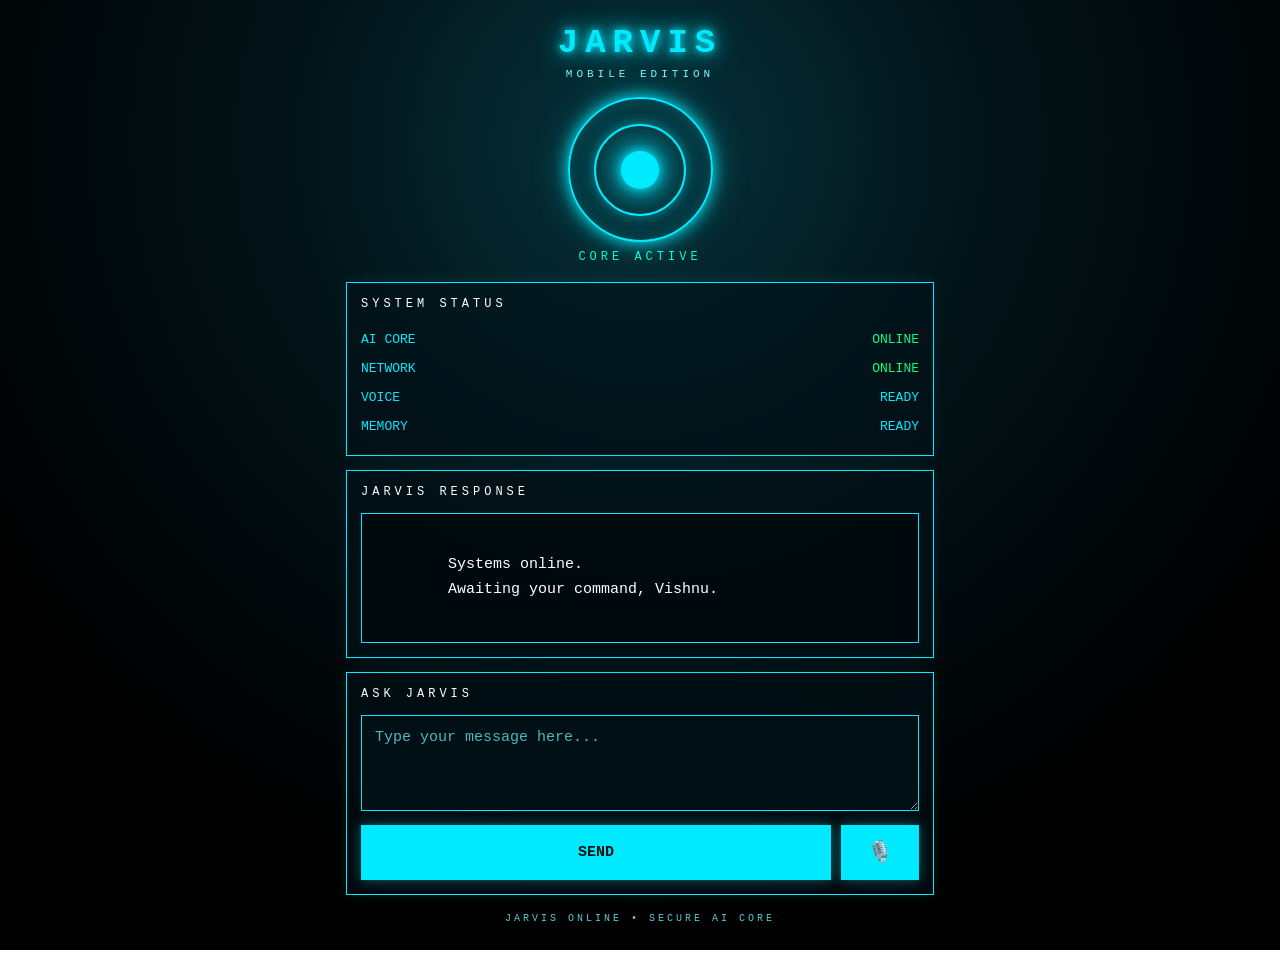
==== index.html @ 80bec32c "index.html" ====
<!DOCTYPE html>
<html lang="en">

<head>

<meta charset="UTF-8">

<meta name="viewport"
      content="width=device-width, initial-scale=1.0">

<title>Jarvis Mobile Edition</title>

<style>

/* =========================
   RESET
   ========================= */

* {
    box-sizing: border-box;
}

html {
    scroll-behavior: smooth;
}

body {
    margin: 0;
    min-height: 100vh;

    background:
        radial-gradient(
            circle at 50% 15%,
            #06323a 0%,
            #021217 35%,
            #000 75%
        );

    color: #00eaff;

    font-family: monospace;

    overflow-x: hidden;
}

.container {
    width: 100%;
    max-width: 620px;

    margin: auto;

    padding: 16px;
}


/* =========================
   HEADER
   ========================= */

.header {
    text-align: center;

    padding: 8px 0 12px;
}

.logo {
    font-size: 34px;

    font-weight: bold;

    letter-spacing: 7px;

    color: #00eaff;

    text-shadow:
        0 0 8px #00eaff,
        0 0 20px #00eaff,
        0 0 40px rgba(0,234,255,0.45);
}

.subtitle {
    margin-top: 6px;

    font-size: 11px;

    letter-spacing: 4px;

    color: #7df8ff;
}


/* =========================
   CORE
   ========================= */

.core-area {
    display: flex;

    justify-content: center;
    align-items: center;

    margin: 5px 0 8px;
}

.core {
    width: 145px;
    height: 145px;

    border: 2px solid #00eaff;

    border-radius: 50%;

    position: relative;

    display: flex;

    justify-content: center;
    align-items: center;

    box-shadow:
        0 0 15px #00eaff,
        0 0 35px rgba(0,234,255,0.35),
        inset 0 0 25px rgba(0,234,255,0.25);

    animation:
        corePulse 3s infinite;
}

.core::before {
    content: "";

    position: absolute;

    width: 88px;
    height: 88px;

    border: 2px solid #00eaff;

    border-radius: 50%;

    box-shadow:
        0 0 15px rgba(0,234,255,0.5);
}

.core::after {
    content: "";

    width: 38px;
    height: 38px;

    border-radius: 50%;

    background: #00eaff;

    box-shadow:
        0 0 12px #00eaff,
        0 0 30px #00eaff,
        0 0 50px rgba(0,234,255,0.7);
}

@keyframes corePulse {

    0%,
    100% {
        transform: scale(1);
    }

    50% {
        transform: scale(1.045);
    }
}

.core-status {
    text-align: center;

    margin-bottom: 18px;

    color: #00ffcc;

    font-size: 12px;

    letter-spacing: 4px;
}


/* =========================
   PANELS
   ========================= */

.panel {
    border: 1px solid #00eaff;

    padding: 14px;

    margin-bottom: 14px;

    background:
        rgba(0, 18, 24, 0.55);

    box-shadow:
        0 0 12px rgba(0,234,255,0.12);
}

.panel-title {
    margin-bottom: 14px;

    color: #ffffff;

    font-size: 12px;

    letter-spacing: 4px;
}


/* =========================
   SYSTEM STATUS
   ========================= */

.status-row {
    display: flex;

    justify-content: space-between;

    align-items: center;

    padding: 7px 0;

    font-size: 13px;
}

.online {
    color: #00ff88;
}

.ready {
    color: #00eaff;
}

.thinking {
    color: #ffd43b;
}


/* =========================
   RESPONSE
   ========================= */

#reply {
    min-height: 130px;

    padding: 14px;

    border: 1px solid #00eaff;

    background:
        rgba(0, 8, 12, 0.75);

    color: #ffffff;

    line-height: 1.65;

    white-space: pre-wrap;

    font-size: 15px;

    overflow-wrap: break-word;
}


/* =========================
   INPUT
   ========================= */

textarea {
    width: 100%;

    min-height: 90px;

    resize: vertical;

    padding: 13px;

    background: #001015;

    border: 1px solid #00eaff;

    color: #00eaff;

    font-family: monospace;

    font-size: 15px;

    outline: none;

    border-radius: 0;
}

textarea::placeholder {
    color: #4bb7c0;
}

textarea:focus {
    box-shadow:
        0 0 15px rgba(0,234,255,0.35);
}


/* =========================
   BUTTONS
   ========================= */

.button-row {
    display: flex;

    gap: 10px;

    margin-top: 10px;
}

button {
    flex: 1;

    min-height: 55px;

    padding: 14px;

    border: 1px solid #00eaff;

    background: #00eaff;

    color: #001014;

    font-family: monospace;

    font-weight: bold;

    font-size: 15px;

    cursor: pointer;

    box-shadow:
        0 0 12px rgba(0,234,255,0.4);

    transition:
        transform 0.15s,
        box-shadow 0.15s;
}

button:active {
    transform: scale(0.97);
}

button:disabled {
    opacity: 0.55;

    cursor: not-allowed;
}

#micButton {
    flex: 0 0 78px;

    font-size: 21px;
}


/* =========================
   LISTENING
   ========================= */

.listening {
    background: #ff3150 !important;

    border-color: #ff3150 !important;

    color: #ffffff !important;

    box-shadow:
        0 0 20px rgba(255,49,80,0.8) !important;
}


/* =========================
   FOOTER
   ========================= */

.footer {
    margin-top: 18px;

    padding-bottom: 10px;

    text-align: center;

    font-size: 10px;

    letter-spacing: 3px;

    color: #55cbd5;
}

</style>

</head>


<body>


<div class="container">


<!-- =========================
     HEADER
     ========================= -->

<div class="header">

    <div class="logo">
        JARVIS
    </div>

    <div class="subtitle">
        MOBILE EDITION
    </div>

</div>


<!-- =========================
     CORE
     ========================= -->

<div class="core-area">

    <div class="core"></div>

</div>

<div class="core-status">
    CORE ACTIVE
</div>


<!-- =========================
     SYSTEM STATUS
     ========================= -->

<div class="panel">

    <div class="panel-title">
        SYSTEM STATUS
    </div>


    <div class="status-row">

        <span>
            AI CORE
        </span>

        <span
            id="brainStatus"
            class="online"
        >
            ONLINE
        </span>

    </div>


    <div class="status-row">

        <span>
            NETWORK
        </span>

        <span class="online">
            ONLINE
        </span>

    </div>


    <div class="status-row">

        <span>
            VOICE
        </span>

        <span
            id="voiceStatus"
            class="ready"
        >
            READY
        </span>

    </div>


    <div class="status-row">

        <span>
            MEMORY
        </span>

        <span class="ready">
            READY
        </span>

    </div>

</div>


<!-- =========================
     RESPONSE
     ========================= -->

<div class="panel">

    <div class="panel-title">
        JARVIS RESPONSE
    </div>


    <div id="reply">
        Systems online.
        Awaiting your command, Vishnu.
    </div>

</div>


<!-- =========================
     INPUT
     ========================= -->

<div class="panel">

    <div class="panel-title">
        ASK JARVIS
    </div>


    <textarea
        id="prompt"
        rows="4"
        placeholder="Type your message here..."
    ></textarea>


    <div class="button-row">

        <button
            id="sendButton"
            onclick="askJarvis()"
        >
            SEND
        </button>


        <button
            id="micButton"
            onclick="toggleListening()"
        >
            🎙️
        </button>

    </div>

</div>


<!-- =========================
     FOOTER
     ========================= -->

<div class="footer">
    JARVIS ONLINE • SECURE AI CORE
</div>


</div>


<script>

/* =====================================================
   CLOUDFLARE WORKER
   ===================================================== */

const WORKER_URL =
"https://jarvis-api.vishnudutha8810.workers.dev";


/* =====================================================
   ELEMENTS
   ===================================================== */

const promptBox =
document.getElementById("prompt");

const replyBox =
document.getElementById("reply");

const brainStatus =
document.getElementById("brainStatus");

const voiceStatus =
document.getElementById("voiceStatus");

const micButton =
document.getElementById("micButton");

const sendButton =
document.getElementById("sendButton");


/* =====================================================
   PROCESSING
   ===================================================== */

let isProcessing = false;


/* =====================================================
   VOICE STATE
   ===================================================== */

let availableVoices = [];

let selectedJarvisVoice = null;


/* =====================================================
   LOAD BROWSER VOICES
   ===================================================== */

function loadVoices() {

    if (!("speechSynthesis" in window)) {
        return;
    }

    availableVoices =
        window.speechSynthesis.getVoices();

    selectedJarvisVoice =
        findBestJarvisVoice();
}


/* =====================================================
   FIND BEST MALE ENGLISH VOICE
   ===================================================== */

function findBestJarvisVoice() {

    if (!availableVoices.length) {
        return null;
    }


    const preferredNames = [

        "Google UK English Male",

        "Google US English",

        "Microsoft George",

        "Microsoft Ryan Online",

        "Microsoft Guy Online",

        "Microsoft Daniel",

        "Daniel",

        "Alex",

        "Arthur",

        "James"

    ];


    /* ---------------------------------------------
       First: preferred male voices
       --------------------------------------------- */

    for (
        const preferredName
        of preferredNames
    ) {

        const voice =
            availableVoices.find(
                voice => {

                    const name =
                        voice.name
                            .toLowerCase();

                    return name.includes(
                        preferredName.toLowerCase()
                    );

                }
            );


        if (voice) {
            return voice;
        }

    }


    /* ---------------------------------------------
       Second: English voice
       --------------------------------------------- */

    const englishVoice =
        availableVoices.find(
            voice =>
                voice.lang
                    .toLowerCase()
                    .startsWith("en")
        );


    return englishVoice || null;
}


/* =====================================================
   INITIALIZE VOICES
   ===================================================== */

loadVoices();


if ("speechSynthesis" in window) {

    speechSynthesis.onvoiceschanged =
        function () {

            loadVoices();

        };

}


/* =====================================================
   CLEAN TEXT FOR SPEECH
   ===================================================== */

function cleanForSpeech(text) {

    let cleanText = text;


    /*
       Remove markdown formatting.
    */

    cleanText =
        cleanText.replace(
            /\*\*(.*?)\*\*/g,
            "$1"
        );


    cleanText =
        cleanText.replace(
            /\*(.*?)\*/g,
            "$1"
        );


    cleanText =
        cleanText.replace(
            /`([^`]*)`/g,
            "$1"
        );


    /*
       Convert some symbols into natural pauses.
    */

    cleanText =
        cleanText.replace(
            /---+/g,
            ". "
        );


    cleanText =
        cleanText.replace(
            /#+\s?/g,
            ""
        );


    return cleanText.trim();
}


/* =====================================================
   SPEAK JARVIS
   ===================================================== */

function speakJarvis(text) {

    if (
        !("speechSynthesis" in window)
    ) {

        voiceStatus.textContent =
            "NOT SUPPORTED";

        return;

    }


    if (!text) {
        return;
    }


    /*
       Cancel anything already speaking.
    */

    speechSynthesis.cancel();


    const cleanText =
        cleanForSpeech(text);


    const utterance =
        new SpeechSynthesisUtterance(
            cleanText
        );


    /*
       Natural conversational settings.

       Slightly slower than normal,
       but NOT extremely slow.

       Pitch is kept near natural male range
       instead of making it artificially deep.
    */

    utterance.rate =
        0.94;

    utterance.pitch =
        0.90;

    utterance.volume =
        1.0;


    /*
       Use selected voice.
    */

    if (!selectedJarvisVoice) {

        selectedJarvisVoice =
            findBestJarvisVoice();

    }


    if (selectedJarvisVoice) {

        utterance.voice =
            selectedJarvisVoice;

        utterance.lang =
            selectedJarvisVoice.lang;

    } else {

        utterance.lang =
            "en-GB";

    }


    /* ---------------------------------------------
       Speaking starts
       --------------------------------------------- */

    utterance.onstart =
        function () {

            voiceStatus.textContent =
                "SPEAKING";

        };


    /* ---------------------------------------------
       Speaking ends
       --------------------------------------------- */

    utterance.onend =
        function () {

            voiceStatus.textContent =
                "READY";

        };


    /* ---------------------------------------------
       Speaking error
       --------------------------------------------- */

    utterance.onerror =
        function () {

            voiceStatus.textContent =
                "READY";

        };


    /*
       Start immediately.
    */

    speechSynthesis.speak(
        utterance
    );

}


/* =====================================================
   ASK JARVIS
   ===================================================== */

async function askJarvis() {

    if (isProcessing) {
        return;
    }


    const userPrompt =
        promptBox.value.trim();


    if (!userPrompt) {

        replyBox.textContent =
            "Please enter a message, Vishnu.";

        return;

    }


    isProcessing =
        true;


    sendButton.disabled =
        true;


    sendButton.textContent =
        "THINKING...";


    brainStatus.textContent =
        "THINKING";


    brainStatus.className =
        "thinking";


    replyBox.textContent =
        "Jarvis is thinking...";


    try {


        /* =========================================
           SEND TO CLOUDFLARE WORKER
           ========================================= */

        const response =
            await fetch(
                WORKER_URL,
                {
                    method: "POST",

                    headers: {
                        "Content-Type":
                            "application/json"
                    },

                    body: JSON.stringify({

                        prompt:
                            userPrompt

                    })

                }
            );


        /* =========================================
           READ RESPONSE
           ========================================= */

        const data =
            await response.json();


        /* =========================================
           SERVER ERROR
           ========================================= */

        if (!response.ok) {

            throw new Error(
                data.error ||
                "Jarvis request failed."
            );

        }


        /* =========================================
           GET REPLY
           ========================================= */

        const jarvisReply =
            data.reply ||
            "Jarvis received no response.";


        /* =========================================
           DISPLAY REPLY
           ========================================= */

        replyBox.textContent =
            jarvisReply;


        brainStatus.textContent =
            "ONLINE";


        brainStatus.className =
            "online";


        /*
           IMPORTANT:

           Voice starts immediately after
           the reply is received.

           No artificial delay.
        */

        speakJarvis(
            jarvisReply
        );


    }
    catch (error) {


        brainStatus.textContent =
            "ERROR";


        brainStatus.className =
            "online";


        replyBox.textContent =
            "Connection error:\n\n"
            +
            error.message;

    }
    finally {


        isProcessing =
            false;


        sendButton.disabled =
            false;


        sendButton.textContent =
            "SEND";

    }

}


/* =====================================================
   SPEECH RECOGNITION
   ===================================================== */

const SpeechRecognition =
    window.SpeechRecognition ||
    window.webkitSpeechRecognition;


let recognition =
    null;

let isListening =
    false;


if (SpeechRecognition) {

    recognition =
        new SpeechRecognition();


    recognition.continuous =
        false;


    recognition.interimResults =
        false;


    /*
       Indian English.

       Change to "te-IN" later if
       Telugu voice input is required.
    */

    recognition.lang =
        "en-IN";


    /* ===============================================
       MIC START
       =============================================== */

    recognition.onstart =
        function () {

            isListening =
                true;


            micButton.textContent =
                "⏹️";


            micButton.classList.add(
                "listening"
            );


            voiceStatus.textContent =
                "LISTENING";

        };


    /* ===============================================
       SPEECH RESULT
       =============================================== */

    recognition.onresult =
        function (event) {

            const transcript =
                event
                    .results[0][0]
                    .transcript;


            promptBox.value =
                transcript;


            /*
               Automatically send
               after speech recognition.
            */

            askJarvis();

        };


    /* ===============================================
       MIC ERROR
       =============================================== */

    recognition.onerror =
        function (event) {

            console.log(
                "Speech recognition error:",
                event.error
            );


            stopListening();

        };


    /* ===============================================
       MIC END
       =============================================== */

    recognition.onend =
        function () {

            stopListening();

        };

}


/* =====================================================
   TOGGLE MICROPHONE
   ===================================================== */

function toggleListening() {

    if (!recognition) {

        alert(
            "Speech recognition is not supported in this browser."
        );

        return;

    }


    if (isListening) {

        recognition.stop();

        return;

    }


    try {

        recognition.start();

    }
    catch (error) {

        console.log(error);

    }

}


/* =====================================================
   STOP LISTENING
   ===================================================== */

function stopListening() {

    isListening =
        false;


    micButton.textContent =
        "🎙️";


    micButton.classList.remove(
        "listening"
    );


    if (
        voiceStatus.textContent ===
        "LISTENING"
    ) {

        voiceStatus.textContent =
            "READY";

    }

}


/* =====================================================
   CTRL + ENTER
   ===================================================== */

promptBox.addEventListener(
    "keydown",
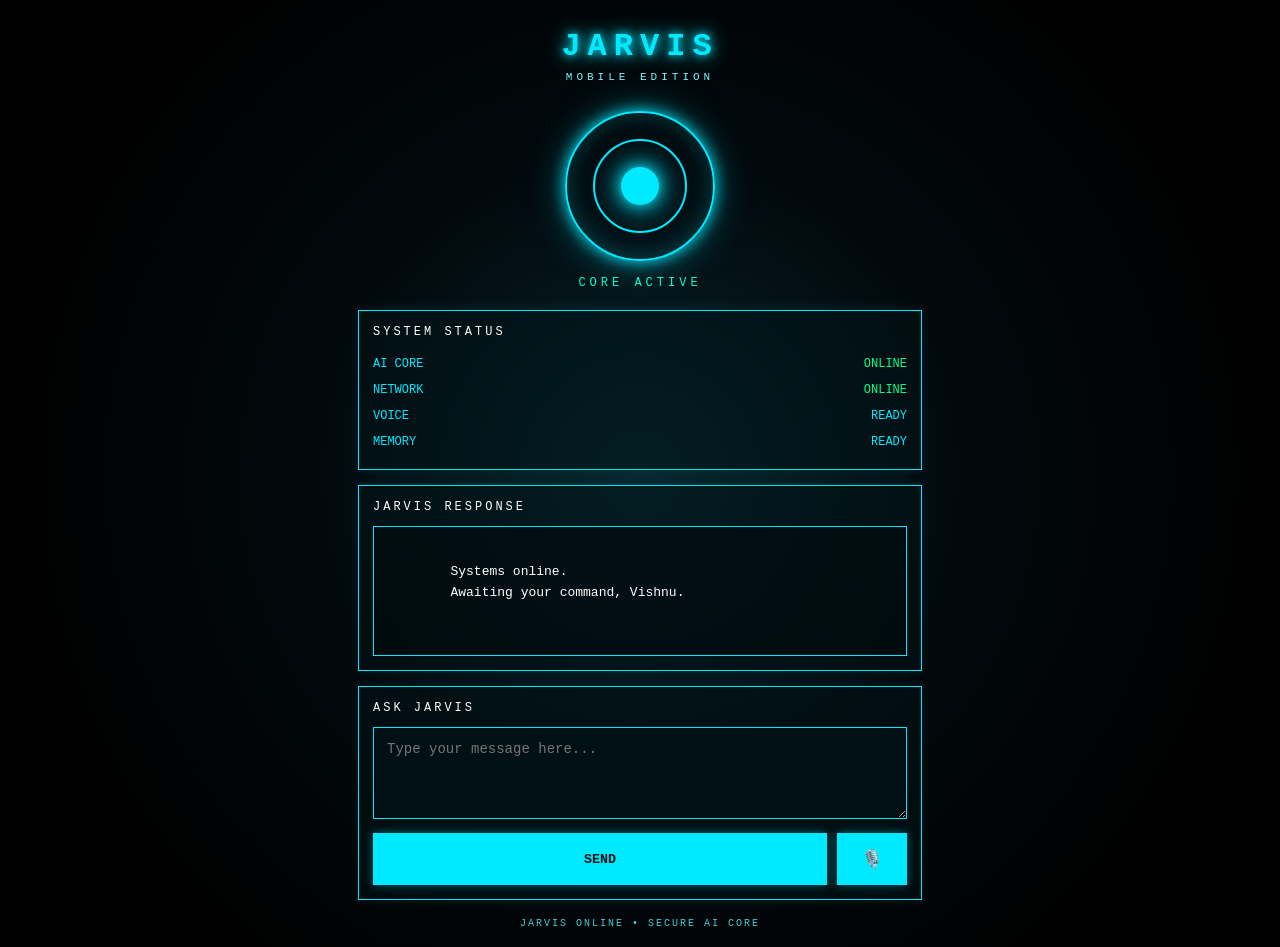
==== commit d2c45898: "index.html" ====
--- a/index.html
+++ b/index.html
@@ -12,389 +12,295 @@
 
 <style>
 
-/* =========================
-   RESET
-   ========================= */
-
-* {
-    box-sizing: border-box;
-}
-
-html {
-    scroll-behavior: smooth;
-}
-
-body {
-    margin: 0;
-    min-height: 100vh;
+*{
+    box-sizing:border-box;
+}
+
+body{
+    margin:0;
+    min-height:100vh;
 
     background:
         radial-gradient(
-            circle at 50% 15%,
-            #06323a 0%,
-            #021217 35%,
-            #000 75%
+            circle at center,
+            #06252c 0%,
+            #02090d 40%,
+            #000 80%
         );
 
-    color: #00eaff;
-
-    font-family: monospace;
-
-    overflow-x: hidden;
-}
-
-.container {
-    width: 100%;
-    max-width: 620px;
-
-    margin: auto;
-
-    padding: 16px;
-}
-
-
-/* =========================
-   HEADER
-   ========================= */
-
-.header {
-    text-align: center;
-
-    padding: 8px 0 12px;
-}
-
-.logo {
-    font-size: 34px;
-
-    font-weight: bold;
-
-    letter-spacing: 7px;
-
-    color: #00eaff;
+    color:#00eaff;
+    font-family:monospace;
+}
+
+.container{
+    width:100%;
+    max-width:600px;
+    margin:auto;
+    padding:18px;
+}
+
+
+/* HEADER */
+
+.header{
+    text-align:center;
+    padding:10px 0 18px;
+}
+
+.logo{
+    font-size:32px;
+    font-weight:bold;
+    letter-spacing:7px;
 
     text-shadow:
         0 0 8px #00eaff,
-        0 0 20px #00eaff,
-        0 0 40px rgba(0,234,255,0.45);
-}
-
-.subtitle {
-    margin-top: 6px;
-
-    font-size: 11px;
-
-    letter-spacing: 4px;
-
-    color: #7df8ff;
-}
-
-
-/* =========================
-   CORE
-   ========================= */
-
-.core-area {
-    display: flex;
-
-    justify-content: center;
-    align-items: center;
-
-    margin: 5px 0 8px;
-}
-
-.core {
-    width: 145px;
-    height: 145px;
-
-    border: 2px solid #00eaff;
-
-    border-radius: 50%;
-
-    position: relative;
-
-    display: flex;
-
-    justify-content: center;
-    align-items: center;
+        0 0 20px #00eaff;
+}
+
+.subtitle{
+    margin-top:6px;
+    font-size:11px;
+    letter-spacing:4px;
+    color:#76f7ff;
+}
+
+
+/* CORE */
+
+.core-area{
+    display:flex;
+    justify-content:center;
+    align-items:center;
+
+    margin:10px 0 15px;
+}
+
+.core{
+    width:150px;
+    height:150px;
+
+    border:2px solid #00eaff;
+    border-radius:50%;
+
+    position:relative;
+
+    display:flex;
+    justify-content:center;
+    align-items:center;
 
     box-shadow:
         0 0 15px #00eaff,
-        0 0 35px rgba(0,234,255,0.35),
-        inset 0 0 25px rgba(0,234,255,0.25);
-
-    animation:
-        corePulse 3s infinite;
-}
-
-.core::before {
-    content: "";
-
-    position: absolute;
-
-    width: 88px;
-    height: 88px;
-
-    border: 2px solid #00eaff;
-
-    border-radius: 50%;
+        0 0 40px rgba(0,234,255,.35),
+        inset 0 0 25px rgba(0,234,255,.25);
+
+    animation:pulse 2.5s infinite;
+}
+
+.core::before{
+    content:"";
+
+    position:absolute;
+
+    width:90px;
+    height:90px;
+
+    border:2px solid #00eaff;
+    border-radius:50%;
+}
+
+.core::after{
+    content:"";
+
+    width:38px;
+    height:38px;
+
+    border-radius:50%;
+
+    background:#00eaff;
 
     box-shadow:
-        0 0 15px rgba(0,234,255,0.5);
-}
-
-.core::after {
-    content: "";
-
-    width: 38px;
-    height: 38px;
-
-    border-radius: 50%;
-
-    background: #00eaff;
+        0 0 15px #00eaff,
+        0 0 35px #00eaff;
+}
+
+@keyframes pulse{
+
+    0%,100%{
+        transform:scale(1);
+    }
+
+    50%{
+        transform:scale(1.05);
+    }
+
+}
+
+.core-status{
+    text-align:center;
+
+    margin-bottom:20px;
+
+    color:#00ffcc;
+
+    font-size:12px;
+
+    letter-spacing:4px;
+}
+
+
+/* PANELS */
+
+.panel{
+    border:1px solid #00eaff;
+
+    padding:14px;
+
+    margin-bottom:15px;
+
+    background:rgba(0,20,25,.45);
 
     box-shadow:
-        0 0 12px #00eaff,
-        0 0 30px #00eaff,
-        0 0 50px rgba(0,234,255,0.7);
-}
-
-@keyframes corePulse {
-
-    0%,
-    100% {
-        transform: scale(1);
-    }
-
-    50% {
-        transform: scale(1.045);
-    }
-}
-
-.core-status {
-    text-align: center;
-
-    margin-bottom: 18px;
-
-    color: #00ffcc;
-
-    font-size: 12px;
-
-    letter-spacing: 4px;
-}
-
-
-/* =========================
-   PANELS
-   ========================= */
-
-.panel {
-    border: 1px solid #00eaff;
-
-    padding: 14px;
-
-    margin-bottom: 14px;
-
-    background:
-        rgba(0, 18, 24, 0.55);
+        0 0 10px rgba(0,234,255,.12);
+}
+
+.panel-title{
+    margin-bottom:12px;
+
+    color:#fff;
+
+    font-size:12px;
+
+    letter-spacing:3px;
+}
+
+
+/* STATUS */
+
+.status-row{
+    display:flex;
+
+    justify-content:space-between;
+
+    padding:6px 0;
+
+    font-size:12px;
+}
+
+.online{
+    color:#00ff88;
+}
+
+.ready{
+    color:#00eaff;
+}
+
+
+/* RESPONSE */
+
+#reply{
+    min-height:130px;
+
+    border:1px solid #00eaff;
+
+    padding:14px;
+
+    color:#fff;
+
+    line-height:1.6;
+
+    white-space:pre-wrap;
+
+    background:rgba(0,10,15,.65);
+}
+
+
+/* INPUT */
+
+textarea{
+    width:100%;
+
+    min-height:90px;
+
+    resize:vertical;
+
+    background:#001015;
+
+    color:#00eaff;
+
+    border:1px solid #00eaff;
+
+    padding:13px;
+
+    font-family:monospace;
+
+    font-size:14px;
+
+    outline:none;
+}
+
+
+/* BUTTONS */
+
+.button-row{
+    display:flex;
+
+    gap:10px;
+
+    margin-top:10px;
+}
+
+button{
+    flex:1;
+
+    padding:14px;
+
+    border:1px solid #00eaff;
+
+    background:#00eaff;
+
+    color:#001014;
+
+    font-weight:bold;
+
+    font-family:monospace;
+
+    cursor:pointer;
 
     box-shadow:
-        0 0 12px rgba(0,234,255,0.12);
-}
-
-.panel-title {
-    margin-bottom: 14px;
-
-    color: #ffffff;
-
-    font-size: 12px;
-
-    letter-spacing: 4px;
-}
-
-
-/* =========================
-   SYSTEM STATUS
-   ========================= */
-
-.status-row {
-    display: flex;
-
-    justify-content: space-between;
-
-    align-items: center;
-
-    padding: 7px 0;
-
-    font-size: 13px;
-}
-
-.online {
-    color: #00ff88;
-}
-
-.ready {
-    color: #00eaff;
-}
-
-.thinking {
-    color: #ffd43b;
-}
-
-
-/* =========================
-   RESPONSE
-   ========================= */
-
-#reply {
-    min-height: 130px;
-
-    padding: 14px;
-
-    border: 1px solid #00eaff;
-
-    background:
-        rgba(0, 8, 12, 0.75);
-
-    color: #ffffff;
-
-    line-height: 1.65;
-
-    white-space: pre-wrap;
-
-    font-size: 15px;
-
-    overflow-wrap: break-word;
-}
-
-
-/* =========================
-   INPUT
-   ========================= */
-
-textarea {
-    width: 100%;
-
-    min-height: 90px;
-
-    resize: vertical;
-
-    padding: 13px;
-
-    background: #001015;
-
-    border: 1px solid #00eaff;
-
-    color: #00eaff;
-
-    font-family: monospace;
-
-    font-size: 15px;
-
-    outline: none;
-
-    border-radius: 0;
-}
-
-textarea::placeholder {
-    color: #4bb7c0;
-}
-
-textarea:focus {
-    box-shadow:
-        0 0 15px rgba(0,234,255,0.35);
-}
-
-
-/* =========================
-   BUTTONS
-   ========================= */
-
-.button-row {
-    display: flex;
-
-    gap: 10px;
-
-    margin-top: 10px;
-}
-
-button {
-    flex: 1;
-
-    min-height: 55px;
-
-    padding: 14px;
-
-    border: 1px solid #00eaff;
-
-    background: #00eaff;
-
-    color: #001014;
-
-    font-family: monospace;
-
-    font-weight: bold;
-
-    font-size: 15px;
-
-    cursor: pointer;
-
-    box-shadow:
-        0 0 12px rgba(0,234,255,0.4);
-
-    transition:
-        transform 0.15s,
-        box-shadow 0.15s;
-}
-
-button:active {
-    transform: scale(0.97);
-}
-
-button:disabled {
-    opacity: 0.55;
-
-    cursor: not-allowed;
-}
-
-#micButton {
-    flex: 0 0 78px;
-
-    font-size: 21px;
-}
-
-
-/* =========================
-   LISTENING
-   ========================= */
-
-.listening {
-    background: #ff3150 !important;
-
-    border-color: #ff3150 !important;
-
-    color: #ffffff !important;
-
-    box-shadow:
-        0 0 20px rgba(255,49,80,0.8) !important;
-}
-
-
-/* =========================
-   FOOTER
-   ========================= */
-
-.footer {
-    margin-top: 18px;
-
-    padding-bottom: 10px;
-
-    text-align: center;
-
-    font-size: 10px;
-
-    letter-spacing: 3px;
-
-    color: #55cbd5;
+        0 0 10px rgba(0,234,255,.4);
+}
+
+button:disabled{
+    opacity:.6;
+}
+
+#micButton{
+    flex:0 0 70px;
+
+    font-size:18px;
+}
+
+.listening{
+    background:#ff304f !important;
+
+    border-color:#ff304f !important;
+
+    color:#fff !important;
+}
+
+
+/* FOOTER */
+
+.footer{
+    text-align:center;
+
+    margin-top:18px;
+
+    font-size:10px;
+
+    color:#4ecbd5;
+
+    letter-spacing:2px;
 }
 
 </style>
@@ -408,9 +314,7 @@
 <div class="container">
 
 
-<!-- =========================
-     HEADER
-     ========================= -->
+<!-- HEADER -->
 
 <div class="header">
 
@@ -425,9 +329,7 @@
 </div>
 
 
-<!-- =========================
-     CORE
-     ========================= -->
+<!-- CORE -->
 
 <div class="core-area">
 
@@ -440,9 +342,7 @@
 </div>
 
 
-<!-- =========================
-     SYSTEM STATUS
-     ========================= -->
+<!-- SYSTEM STATUS -->
 
 <div class="panel">
 
@@ -453,9 +353,7 @@
 
     <div class="status-row">
 
-        <span>
-            AI CORE
-        </span>
+        <span>AI CORE</span>
 
         <span
             id="brainStatus"
@@ -469,9 +367,7 @@
 
     <div class="status-row">
 
-        <span>
-            NETWORK
-        </span>
+        <span>NETWORK</span>
 
         <span class="online">
             ONLINE
@@ -482,9 +378,7 @@
 
     <div class="status-row">
 
-        <span>
-            VOICE
-        </span>
+        <span>VOICE</span>
 
         <span
             id="voiceStatus"
@@ -498,9 +392,7 @@
 
     <div class="status-row">
 
-        <span>
-            MEMORY
-        </span>
+        <span>MEMORY</span>
 
         <span class="ready">
             READY
@@ -511,9 +403,7 @@
 </div>
 
 
-<!-- =========================
-     RESPONSE
-     ========================= -->
+<!-- RESPONSE -->
 
 <div class="panel">
 
@@ -530,9 +420,7 @@
 </div>
 
 
-<!-- =========================
-     INPUT
-     ========================= -->
+<!-- INPUT -->
 
 <div class="panel">
 
@@ -570,10 +458,6 @@
 </div>
 
 
-<!-- =========================
-     FOOTER
-     ========================= -->
-
 <div class="footer">
     JARVIS ONLINE • SECURE AI CORE
 </div>
@@ -582,6 +466,7 @@
 </div>
 
 
+
 <script>
 
 /* =====================================================
@@ -608,69 +493,58 @@
 const voiceStatus =
 document.getElementById("voiceStatus");
 
+const sendButton =
+document.getElementById("sendButton");
+
 const micButton =
 document.getElementById("micButton");
 
-const sendButton =
-document.getElementById("sendButton");
-
 
 /* =====================================================
-   PROCESSING
+   VOICE
    ===================================================== */
 
-let isProcessing = false;
-
-
-/* =====================================================
-   VOICE STATE
-   ===================================================== */
-
-let availableVoices = [];
-
-let selectedJarvisVoice = null;
-
-
-/* =====================================================
-   LOAD BROWSER VOICES
-   ===================================================== */
-
-function loadVoices() {
-
-    if (!("speechSynthesis" in window)) {
+let voices = [];
+
+let jarvisVoice = null;
+
+
+/* LOAD VOICES */
+
+function loadVoices(){
+
+    if(!("speechSynthesis" in window)){
         return;
     }
 
-    availableVoices =
-        window.speechSynthesis.getVoices();
-
-    selectedJarvisVoice =
-        findBestJarvisVoice();
-}
-
-
-/* =====================================================
-   FIND BEST MALE ENGLISH VOICE
-   ===================================================== */
-
-function findBestJarvisVoice() {
-
-    if (!availableVoices.length) {
+    voices =
+        speechSynthesis.getVoices();
+
+
+    jarvisVoice =
+        findMaleVoice();
+
+}
+
+
+/* FIND MALE VOICE */
+
+function findMaleVoice(){
+
+    if(!voices.length){
         return null;
     }
 
 
-    const preferredNames = [
+    const preferred = [
 
         "Google UK English Male",
 
-        "Google US English",
-
         "Microsoft George",
 
-        "Microsoft Ryan Online",
-
-        "Microsoft Guy Online",
+        "Microsoft Ryan",
+
+        "Microsoft Guy",
 
         "Microsoft Daniel",
 
@@ -685,139 +559,62 @@
     ];
 
 
-    /* ---------------------------------------------
-       First: preferred male voices
-       --------------------------------------------- */
-
-    for (
-        const preferredName
-        of preferredNames
-    ) {
+    for(
+        const name of preferred
+    ){
 
         const voice =
-            availableVoices.find(
-                voice => {
-
-                    const name =
-                        voice.name
-                            .toLowerCase();
-
-                    return name.includes(
-                        preferredName.toLowerCase()
-                    );
-
-                }
+            voices.find(
+                v =>
+                v.name
+                .toLowerCase()
+                .includes(
+                    name.toLowerCase()
+                )
             );
 
 
-        if (voice) {
+        if(voice){
             return voice;
         }
 
     }
 
 
-    /* ---------------------------------------------
-       Second: English voice
-       --------------------------------------------- */
-
-    const englishVoice =
-        availableVoices.find(
-            voice =>
-                voice.lang
-                    .toLowerCase()
-                    .startsWith("en")
-        );
-
-
-    return englishVoice || null;
+    return voices.find(
+        v =>
+        v.lang
+        .toLowerCase()
+        .startsWith("en")
+    ) || null;
+
+}
+
+
+loadVoices();
+
+
+if("speechSynthesis" in window){
+
+    speechSynthesis.onvoiceschanged =
+        function(){
+
+            loadVoices();
+
+        };
+
 }
 
 
 /* =====================================================
-   INITIALIZE VOICES
+   SPEAK
    ===================================================== */
 
-loadVoices();
-
-
-if ("speechSynthesis" in window) {
-
-    speechSynthesis.onvoiceschanged =
-        function () {
-
-            loadVoices();
-
-        };
-
-}
-
-
-/* =====================================================
-   CLEAN TEXT FOR SPEECH
-   ===================================================== */
-
-function cleanForSpeech(text) {
-
-    let cleanText = text;
-
-
-    /*
-       Remove markdown formatting.
-    */
-
-    cleanText =
-        cleanText.replace(
-            /\*\*(.*?)\*\*/g,
-            "$1"
-        );
-
-
-    cleanText =
-        cleanText.replace(
-            /\*(.*?)\*/g,
-            "$1"
-        );
-
-
-    cleanText =
-        cleanText.replace(
-            /`([^`]*)`/g,
-            "$1"
-        );
-
-
-    /*
-       Convert some symbols into natural pauses.
-    */
-
-    cleanText =
-        cleanText.replace(
-            /---+/g,
-            ". "
-        );
-
-
-    cleanText =
-        cleanText.replace(
-            /#+\s?/g,
-            ""
-        );
-
-
-    return cleanText.trim();
-}
-
-
-/* =====================================================
-   SPEAK JARVIS
-   ===================================================== */
-
-function speakJarvis(text) {
-
-    if (
+function speakJarvis(text){
+
+    if(
         !("speechSynthesis" in window)
-    ) {
+    ){
 
         voiceStatus.textContent =
             "NOT SUPPORTED";
@@ -827,36 +624,19 @@
     }
 
 
-    if (!text) {
-        return;
-    }
-
-
-    /*
-       Cancel anything already speaking.
-    */
-
     speechSynthesis.cancel();
-
-
-    const cleanText =
-        cleanForSpeech(text);
 
 
     const utterance =
         new SpeechSynthesisUtterance(
-            cleanText
+            text
         );
 
 
     /*
-       Natural conversational settings.
-
-       Slightly slower than normal,
-       but NOT extremely slow.
-
-       Pitch is kept near natural male range
-       instead of making it artificially deep.
+       Natural settings.
+
+       Not artificially deep.
     */
 
     utterance.rate =
@@ -866,30 +646,27 @@
         0.90;
 
     utterance.volume =
-        1.0;
-
-
-    /*
-       Use selected voice.
-    */
-
-    if (!selectedJarvisVoice) {
-
-        selectedJarvisVoice =
-            findBestJarvisVoice();
-
-    }
-
-
-    if (selectedJarvisVoice) {
+        1;
+
+
+    if(!jarvisVoice){
+
+        jarvisVoice =
+            findMaleVoice();
+
+    }
+
+
+    if(jarvisVoice){
 
         utterance.voice =
-            selectedJarvisVoice;
+            jarvisVoice;
 
         utterance.lang =
-            selectedJarvisVoice.lang;
-
-    } else {
+            jarvisVoice.lang;
+
+    }
+    else{
 
         utterance.lang =
             "en-GB";
@@ -897,12 +674,8 @@
     }
 
 
-    /* ---------------------------------------------
-       Speaking starts
-       --------------------------------------------- */
-
     utterance.onstart =
-        function () {
+        function(){
 
             voiceStatus.textContent =
                 "SPEAKING";
@@ -910,12 +683,8 @@
         };
 
 
-    /* ---------------------------------------------
-       Speaking ends
-       --------------------------------------------- */
-
     utterance.onend =
-        function () {
+        function(){
 
             voiceStatus.textContent =
                 "READY";
@@ -923,12 +692,8 @@
         };
 
 
-    /* ---------------------------------------------
-       Speaking error
-       --------------------------------------------- */
-
     utterance.onerror =
-        function () {
+        function(){
 
             voiceStatus.textContent =
                 "READY";
@@ -937,7 +702,7 @@
 
 
     /*
-       Start immediately.
+       Speak immediately.
     */
 
     speechSynthesis.speak(
@@ -951,18 +716,22 @@
    ASK JARVIS
    ===================================================== */
 
-async function askJarvis() {
-
-    if (isProcessing) {
+let processing =
+    false;
+
+
+async function askJarvis(){
+
+    if(processing){
         return;
     }
 
 
-    const userPrompt =
+    const message =
         promptBox.value.trim();
 
 
-    if (!userPrompt) {
+    if(!message){
 
         replyBox.textContent =
             "Please enter a message, Vishnu.";
@@ -972,7 +741,7 @@
     }
 
 
-    isProcessing =
+    processing =
         true;
 
 
@@ -988,114 +757,80 @@
         "THINKING";
 
 
-    brainStatus.className =
-        "thinking";
-
-
     replyBox.textContent =
         "Jarvis is thinking...";
 
 
-    try {
-
-
-        /* =========================================
-           SEND TO CLOUDFLARE WORKER
-           ========================================= */
+    try{
 
         const response =
             await fetch(
+
                 WORKER_URL,
+
                 {
-                    method: "POST",
-
-                    headers: {
+                    method:"POST",
+
+                    headers:{
                         "Content-Type":
                             "application/json"
                     },
 
-                    body: JSON.stringify({
+                    body:JSON.stringify({
 
                         prompt:
-                            userPrompt
+                            message
 
                     })
 
                 }
+
             );
 
-
-        /* =========================================
-           READ RESPONSE
-           ========================================= */
 
         const data =
             await response.json();
 
 
-        /* =========================================
-           SERVER ERROR
-           ========================================= */
-
-        if (!response.ok) {
+        if(!response.ok){
 
             throw new Error(
-                data.error ||
+                data.error
+                ||
                 "Jarvis request failed."
             );
 
         }
 
 
-        /* =========================================
-           GET REPLY
-           ========================================= */
-
-        const jarvisReply =
-            data.reply ||
+        const reply =
+            data.reply
+            ||
             "Jarvis received no response.";
 
 
-        /* =========================================
-           DISPLAY REPLY
-           ========================================= */
+        /* SHOW TEXT */
 
         replyBox.textContent =
-            jarvisReply;
+            reply;
 
 
         brainStatus.textContent =
             "ONLINE";
 
 
-        brainStatus.className =
-            "online";
-
-
-        /*
-           IMPORTANT:
-
-           Voice starts immediately after
-           the reply is received.
-
-           No artificial delay.
-        */
+        /* SPEAK */
 
         speakJarvis(
-            jarvisReply
+            reply
         );
 
 
     }
-    catch (error) {
-
+    catch(error){
 
         brainStatus.textContent =
             "ERROR";
-
-
-        brainStatus.className =
-            "online";
 
 
         replyBox.textContent =
@@ -1104,10 +839,9 @@
             error.message;
 
     }
-    finally {
-
-
-        isProcessing =
+    finally{
+
+        processing =
             false;
 
 
@@ -1128,18 +862,19 @@
    ===================================================== */
 
 const SpeechRecognition =
-    window.SpeechRecognition ||
+    window.SpeechRecognition
+    ||
     window.webkitSpeechRecognition;
 
 
 let recognition =
     null;
 
-let isListening =
+let listening =
     false;
 
 
-if (SpeechRecognition) {
+if(SpeechRecognition){
 
     recognition =
         new SpeechRecognition();
@@ -1153,25 +888,14 @@
         false;
 
 
-    /*
-       Indian English.
-
-       Change to "te-IN" later if
-       Telugu voice input is required.
-    */
-
     recognition.lang =
         "en-IN";
 
 
-    /* ===============================================
-       MIC START
-       =============================================== */
-
     recognition.onstart =
-        function () {
-
-            isListening =
+        function(){
+
+            listening =
                 true;
 
 
@@ -1190,26 +914,21 @@
         };
 
 
-    /* ===============================================
-       SPEECH RESULT
-       =============================================== */
-
     recognition.onresult =
-        function (event) {
-
-            const transcript =
+        function(event){
+
+            const text =
                 event
-                    .results[0][0]
-                    .transcript;
+                .results[0][0]
+                .transcript;
 
 
             promptBox.value =
-                transcript;
+                text;
 
 
             /*
-               Automatically send
-               after speech recognition.
+               Automatically send.
             */
 
             askJarvis();
@@ -1217,15 +936,11 @@
         };
 
 
-    /* ===============================================
-       MIC ERROR
-       =============================================== */
-
     recognition.onerror =
-        function (event) {
+        function(event){
 
             console.log(
-                "Speech recognition error:",
+                "Speech recognition:",
                 event.error
             );
 
@@ -1235,12 +950,8 @@
         };
 
 
-    /* ===============================================
-       MIC END
-       =============================================== */
-
     recognition.onend =
-        function () {
+        function(){
 
             stopListening();
 
@@ -1250,12 +961,12 @@
 
 
 /* =====================================================
-   TOGGLE MICROPHONE
+   MICROPHONE
    ===================================================== */
 
-function toggleListening() {
-
-    if (!recognition) {
+function toggleListening(){
+
+    if(!recognition){
 
         alert(
             "Speech recognition is not supported in this browser."
@@ -1266,23 +977,23 @@
     }
 
 
-    if (isListening) {
+    if(listening){
 
         recognition.stop();
 
-        return;
-
-    }
-
-
-    try {
-
-        recognition.start();
-
-    }
-    catch (error) {
-
-        console.log(error);
+    }
+    else{
+
+        try{
+
+            recognition.start();
+
+        }
+        catch(error){
+
+            console.log(error);
+
+        }
 
     }
 
@@ -1293,9 +1004,9 @@
    STOP LISTENING
    ===================================================== */
 
-function stopListening() {
-
-    isListening =
+function stopListening(){
+
+    listening =
         false;
 
 
@@ -1308,10 +1019,10 @@
     );
 
 
-    if (
+    if(
         voiceStatus.textContent ===
         "LISTENING"
-    ) {
+    ){
 
         voiceStatus.textContent =
             "READY";
@@ -1326,4 +1037,56 @@
    ===================================================== */
 
 promptBox.addEventListener(
+
     "keydown",
+
+    function(event){
+
+        if(
+            event.key === "Enter"
+            &&
+            event.ctrlKey
+        ){
+
+            event.preventDefault();
+
+            askJarvis();
+
+        }
+
+    }
+
+);
+
+
+/* =====================================================
+   STARTUP
+   ===================================================== */
+
+window.addEventListener(
+
+    "load",
+
+    function(){
+
+        loadVoices();
+
+        brainStatus.textContent =
+            "ONLINE";
+
+
+        voiceStatus.textContent =
+            SpeechRecognition
+            ? "READY"
+            : "NOT SUPPORTED";
+
+    }
+
+);
+
+</script>
+
+
+</body>
+
+              </html>
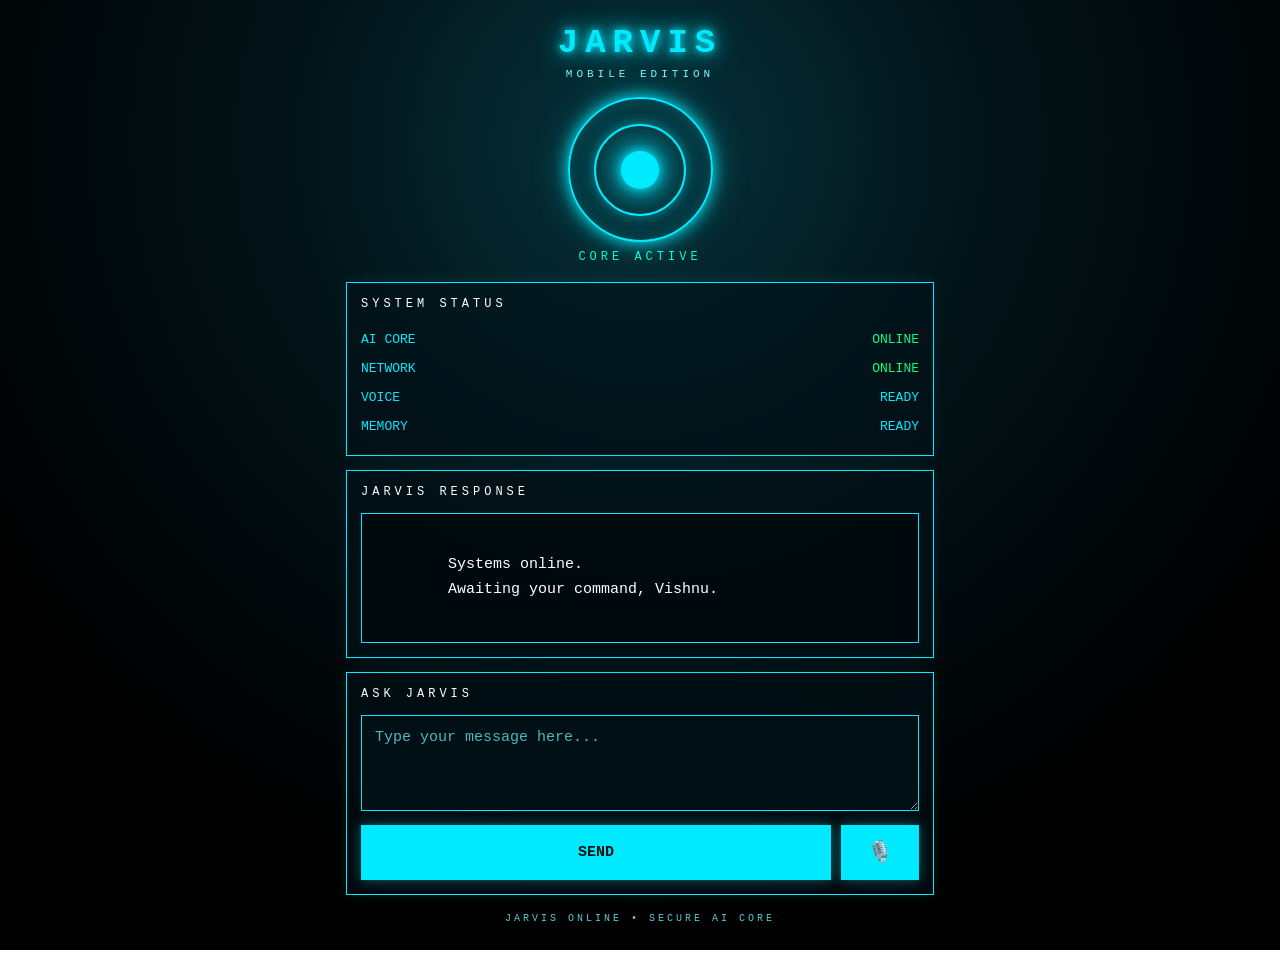
==== commit 352c9d7c: "index.html" ====
--- a/index.html
+++ b/index.html
@@ -12,295 +12,389 @@
 
 <style>
 
-*{
-    box-sizing:border-box;
-}
-
-body{
-    margin:0;
-    min-height:100vh;
+/* =========================
+   RESET
+   ========================= */
+
+* {
+    box-sizing: border-box;
+}
+
+html {
+    scroll-behavior: smooth;
+}
+
+body {
+    margin: 0;
+    min-height: 100vh;
 
     background:
         radial-gradient(
-            circle at center,
-            #06252c 0%,
-            #02090d 40%,
-            #000 80%
+            circle at 50% 15%,
+            #06323a 0%,
+            #021217 35%,
+            #000 75%
         );
 
-    color:#00eaff;
-    font-family:monospace;
-}
-
-.container{
-    width:100%;
-    max-width:600px;
-    margin:auto;
-    padding:18px;
-}
-
-
-/* HEADER */
-
-.header{
-    text-align:center;
-    padding:10px 0 18px;
-}
-
-.logo{
-    font-size:32px;
-    font-weight:bold;
-    letter-spacing:7px;
+    color: #00eaff;
+
+    font-family: monospace;
+
+    overflow-x: hidden;
+}
+
+.container {
+    width: 100%;
+    max-width: 620px;
+
+    margin: auto;
+
+    padding: 16px;
+}
+
+
+/* =========================
+   HEADER
+   ========================= */
+
+.header {
+    text-align: center;
+
+    padding: 8px 0 12px;
+}
+
+.logo {
+    font-size: 34px;
+
+    font-weight: bold;
+
+    letter-spacing: 7px;
+
+    color: #00eaff;
 
     text-shadow:
         0 0 8px #00eaff,
-        0 0 20px #00eaff;
-}
-
-.subtitle{
-    margin-top:6px;
-    font-size:11px;
-    letter-spacing:4px;
-    color:#76f7ff;
-}
-
-
-/* CORE */
-
-.core-area{
-    display:flex;
-    justify-content:center;
-    align-items:center;
-
-    margin:10px 0 15px;
-}
-
-.core{
-    width:150px;
-    height:150px;
-
-    border:2px solid #00eaff;
-    border-radius:50%;
-
-    position:relative;
-
-    display:flex;
-    justify-content:center;
-    align-items:center;
+        0 0 20px #00eaff,
+        0 0 40px rgba(0,234,255,0.45);
+}
+
+.subtitle {
+    margin-top: 6px;
+
+    font-size: 11px;
+
+    letter-spacing: 4px;
+
+    color: #7df8ff;
+}
+
+
+/* =========================
+   CORE
+   ========================= */
+
+.core-area {
+    display: flex;
+
+    justify-content: center;
+    align-items: center;
+
+    margin: 5px 0 8px;
+}
+
+.core {
+    width: 145px;
+    height: 145px;
+
+    border: 2px solid #00eaff;
+
+    border-radius: 50%;
+
+    position: relative;
+
+    display: flex;
+
+    justify-content: center;
+    align-items: center;
 
     box-shadow:
         0 0 15px #00eaff,
-        0 0 40px rgba(0,234,255,.35),
-        inset 0 0 25px rgba(0,234,255,.25);
-
-    animation:pulse 2.5s infinite;
-}
-
-.core::before{
-    content:"";
-
-    position:absolute;
-
-    width:90px;
-    height:90px;
-
-    border:2px solid #00eaff;
-    border-radius:50%;
-}
-
-.core::after{
-    content:"";
-
-    width:38px;
-    height:38px;
-
-    border-radius:50%;
-
-    background:#00eaff;
+        0 0 35px rgba(0,234,255,0.35),
+        inset 0 0 25px rgba(0,234,255,0.25);
+
+    animation:
+        corePulse 3s infinite;
+}
+
+.core::before {
+    content: "";
+
+    position: absolute;
+
+    width: 88px;
+    height: 88px;
+
+    border: 2px solid #00eaff;
+
+    border-radius: 50%;
 
     box-shadow:
-        0 0 15px #00eaff,
-        0 0 35px #00eaff;
-}
-
-@keyframes pulse{
-
-    0%,100%{
-        transform:scale(1);
-    }
-
-    50%{
-        transform:scale(1.05);
-    }
-
-}
-
-.core-status{
-    text-align:center;
-
-    margin-bottom:20px;
-
-    color:#00ffcc;
-
-    font-size:12px;
-
-    letter-spacing:4px;
-}
-
-
-/* PANELS */
-
-.panel{
-    border:1px solid #00eaff;
-
-    padding:14px;
-
-    margin-bottom:15px;
-
-    background:rgba(0,20,25,.45);
+        0 0 15px rgba(0,234,255,0.5);
+}
+
+.core::after {
+    content: "";
+
+    width: 38px;
+    height: 38px;
+
+    border-radius: 50%;
+
+    background: #00eaff;
 
     box-shadow:
-        0 0 10px rgba(0,234,255,.12);
-}
-
-.panel-title{
-    margin-bottom:12px;
-
-    color:#fff;
-
-    font-size:12px;
-
-    letter-spacing:3px;
-}
-
-
-/* STATUS */
-
-.status-row{
-    display:flex;
-
-    justify-content:space-between;
-
-    padding:6px 0;
-
-    font-size:12px;
-}
-
-.online{
-    color:#00ff88;
-}
-
-.ready{
-    color:#00eaff;
-}
-
-
-/* RESPONSE */
-
-#reply{
-    min-height:130px;
-
-    border:1px solid #00eaff;
-
-    padding:14px;
-
-    color:#fff;
-
-    line-height:1.6;
-
-    white-space:pre-wrap;
-
-    background:rgba(0,10,15,.65);
-}
-
-
-/* INPUT */
-
-textarea{
-    width:100%;
-
-    min-height:90px;
-
-    resize:vertical;
-
-    background:#001015;
-
-    color:#00eaff;
-
-    border:1px solid #00eaff;
-
-    padding:13px;
-
-    font-family:monospace;
-
-    font-size:14px;
-
-    outline:none;
-}
-
-
-/* BUTTONS */
-
-.button-row{
-    display:flex;
-
-    gap:10px;
-
-    margin-top:10px;
-}
-
-button{
-    flex:1;
-
-    padding:14px;
-
-    border:1px solid #00eaff;
-
-    background:#00eaff;
-
-    color:#001014;
-
-    font-weight:bold;
-
-    font-family:monospace;
-
-    cursor:pointer;
+        0 0 12px #00eaff,
+        0 0 30px #00eaff,
+        0 0 50px rgba(0,234,255,0.7);
+}
+
+@keyframes corePulse {
+
+    0%,
+    100% {
+        transform: scale(1);
+    }
+
+    50% {
+        transform: scale(1.045);
+    }
+}
+
+.core-status {
+    text-align: center;
+
+    margin-bottom: 18px;
+
+    color: #00ffcc;
+
+    font-size: 12px;
+
+    letter-spacing: 4px;
+}
+
+
+/* =========================
+   PANELS
+   ========================= */
+
+.panel {
+    border: 1px solid #00eaff;
+
+    padding: 14px;
+
+    margin-bottom: 14px;
+
+    background:
+        rgba(0, 18, 24, 0.55);
 
     box-shadow:
-        0 0 10px rgba(0,234,255,.4);
-}
-
-button:disabled{
-    opacity:.6;
-}
-
-#micButton{
-    flex:0 0 70px;
-
-    font-size:18px;
-}
-
-.listening{
-    background:#ff304f !important;
-
-    border-color:#ff304f !important;
-
-    color:#fff !important;
-}
-
-
-/* FOOTER */
-
-.footer{
-    text-align:center;
-
-    margin-top:18px;
-
-    font-size:10px;
-
-    color:#4ecbd5;
-
-    letter-spacing:2px;
+        0 0 12px rgba(0,234,255,0.12);
+}
+
+.panel-title {
+    margin-bottom: 14px;
+
+    color: #ffffff;
+
+    font-size: 12px;
+
+    letter-spacing: 4px;
+}
+
+
+/* =========================
+   SYSTEM STATUS
+   ========================= */
+
+.status-row {
+    display: flex;
+
+    justify-content: space-between;
+
+    align-items: center;
+
+    padding: 7px 0;
+
+    font-size: 13px;
+}
+
+.online {
+    color: #00ff88;
+}
+
+.ready {
+    color: #00eaff;
+}
+
+.thinking {
+    color: #ffd43b;
+}
+
+
+/* =========================
+   RESPONSE
+   ========================= */
+
+#reply {
+    min-height: 130px;
+
+    padding: 14px;
+
+    border: 1px solid #00eaff;
+
+    background:
+        rgba(0, 8, 12, 0.75);
+
+    color: #ffffff;
+
+    line-height: 1.65;
+
+    white-space: pre-wrap;
+
+    font-size: 15px;
+
+    overflow-wrap: break-word;
+}
+
+
+/* =========================
+   INPUT
+   ========================= */
+
+textarea {
+    width: 100%;
+
+    min-height: 90px;
+
+    resize: vertical;
+
+    padding: 13px;
+
+    background: #001015;
+
+    border: 1px solid #00eaff;
+
+    color: #00eaff;
+
+    font-family: monospace;
+
+    font-size: 15px;
+
+    outline: none;
+
+    border-radius: 0;
+}
+
+textarea::placeholder {
+    color: #4bb7c0;
+}
+
+textarea:focus {
+    box-shadow:
+        0 0 15px rgba(0,234,255,0.35);
+}
+
+
+/* =========================
+   BUTTONS
+   ========================= */
+
+.button-row {
+    display: flex;
+
+    gap: 10px;
+
+    margin-top: 10px;
+}
+
+button {
+    flex: 1;
+
+    min-height: 55px;
+
+    padding: 14px;
+
+    border: 1px solid #00eaff;
+
+    background: #00eaff;
+
+    color: #001014;
+
+    font-family: monospace;
+
+    font-weight: bold;
+
+    font-size: 15px;
+
+    cursor: pointer;
+
+    box-shadow:
+        0 0 12px rgba(0,234,255,0.4);
+
+    transition:
+        transform 0.15s,
+        box-shadow 0.15s;
+}
+
+button:active {
+    transform: scale(0.97);
+}
+
+button:disabled {
+    opacity: 0.55;
+
+    cursor: not-allowed;
+}
+
+#micButton {
+    flex: 0 0 78px;
+
+    font-size: 21px;
+}
+
+
+/* =========================
+   LISTENING
+   ========================= */
+
+.listening {
+    background: #ff3150 !important;
+
+    border-color: #ff3150 !important;
+
+    color: #ffffff !important;
+
+    box-shadow:
+        0 0 20px rgba(255,49,80,0.8) !important;
+}
+
+
+/* =========================
+   FOOTER
+   ========================= */
+
+.footer {
+    margin-top: 18px;
+
+    padding-bottom: 10px;
+
+    text-align: center;
+
+    font-size: 10px;
+
+    letter-spacing: 3px;
+
+    color: #55cbd5;
 }
 
 </style>
@@ -314,7 +408,9 @@
 <div class="container">
 
 
-<!-- HEADER -->
+<!-- =========================
+     HEADER
+     ========================= -->
 
 <div class="header">
 
@@ -329,7 +425,9 @@
 </div>
 
 
-<!-- CORE -->
+<!-- =========================
+     CORE
+     ========================= -->
 
 <div class="core-area">
 
@@ -342,7 +440,9 @@
 </div>
 
 
-<!-- SYSTEM STATUS -->
+<!-- =========================
+     SYSTEM STATUS
+     ========================= -->
 
 <div class="panel">
 
@@ -353,7 +453,9 @@
 
     <div class="status-row">
 
-        <span>AI CORE</span>
+        <span>
+            AI CORE
+        </span>
 
         <span
             id="brainStatus"
@@ -367,7 +469,9 @@
 
     <div class="status-row">
 
-        <span>NETWORK</span>
+        <span>
+            NETWORK
+        </span>
 
         <span class="online">
             ONLINE
@@ -378,7 +482,9 @@
 
     <div class="status-row">
 
-        <span>VOICE</span>
+        <span>
+            VOICE
+        </span>
 
         <span
             id="voiceStatus"
@@ -392,7 +498,9 @@
 
     <div class="status-row">
 
-        <span>MEMORY</span>
+        <span>
+            MEMORY
+        </span>
 
         <span class="ready">
             READY
@@ -403,7 +511,9 @@
 </div>
 
 
-<!-- RESPONSE -->
+<!-- =========================
+     RESPONSE
+     ========================= -->
 
 <div class="panel">
 
@@ -420,7 +530,9 @@
 </div>
 
 
-<!-- INPUT -->
+<!-- =========================
+     INPUT
+     ========================= -->
 
 <div class="panel">
 
@@ -458,6 +570,10 @@
 </div>
 
 
+<!-- =========================
+     FOOTER
+     ========================= -->
+
 <div class="footer">
     JARVIS ONLINE • SECURE AI CORE
 </div>
@@ -466,7 +582,6 @@
 </div>
 
 
-
 <script>
 
 /* =====================================================
@@ -493,58 +608,69 @@
 const voiceStatus =
 document.getElementById("voiceStatus");
 
+const micButton =
+document.getElementById("micButton");
+
 const sendButton =
 document.getElementById("sendButton");
 
-const micButton =
-document.getElementById("micButton");
-
-
-/* =====================================================
-   VOICE
-   ===================================================== */
-
-let voices = [];
-
-let jarvisVoice = null;
-
-
-/* LOAD VOICES */
-
-function loadVoices(){
-
-    if(!("speechSynthesis" in window)){
+
+/* =====================================================
+   PROCESSING
+   ===================================================== */
+
+let isProcessing = false;
+
+
+/* =====================================================
+   VOICE STATE
+   ===================================================== */
+
+let availableVoices = [];
+
+let selectedJarvisVoice = null;
+
+
+/* =====================================================
+   LOAD BROWSER VOICES
+   ===================================================== */
+
+function loadVoices() {
+
+    if (!("speechSynthesis" in window)) {
         return;
     }
 
-    voices =
-        speechSynthesis.getVoices();
-
-
-    jarvisVoice =
-        findMaleVoice();
-
-}
-
-
-/* FIND MALE VOICE */
-
-function findMaleVoice(){
-
-    if(!voices.length){
+    availableVoices =
+        window.speechSynthesis.getVoices();
+
+    selectedJarvisVoice =
+        findBestJarvisVoice();
+}
+
+
+/* =====================================================
+   FIND BEST MALE ENGLISH VOICE
+   ===================================================== */
+
+function findBestJarvisVoice() {
+
+    if (!availableVoices.length) {
         return null;
     }
 
 
-    const preferred = [
+    const preferredNames = [
 
         "Google UK English Male",
 
+        "Google US English",
+
         "Microsoft George",
 
-        "Microsoft Ryan",
-
-        "Microsoft Guy",
+        "Microsoft Ryan Online",
+
+        "Microsoft Guy Online",
 
         "Microsoft Daniel",
 
@@ -559,45 +685,66 @@
     ];
 
 
-    for(
-        const name of preferred
-    ){
+    /* ---------------------------------------------
+       First: preferred male voices
+       --------------------------------------------- */
+
+    for (
+        const preferredName
+        of preferredNames
+    ) {
 
         const voice =
-            voices.find(
-                v =>
-                v.name
-                .toLowerCase()
-                .includes(
-                    name.toLowerCase()
-                )
+            availableVoices.find(
+                voice => {
+
+                    const name =
+                        voice.name
+                            .toLowerCase();
+
+                    return name.includes(
+                        preferredName.toLowerCase()
+                    );
+
+                }
             );
 
 
-        if(voice){
+        if (voice) {
             return voice;
         }
 
     }
 
 
-    return voices.find(
-        v =>
-        v.lang
-        .toLowerCase()
-        .startsWith("en")
-    ) || null;
-
-}
-
+    /* ---------------------------------------------
+       Second: English voice
+       --------------------------------------------- */
+
+    const englishVoice =
+        availableVoices.find(
+            voice =>
+                voice.lang
+                    .toLowerCase()
+                    .startsWith("en")
+        );
+
+
+    return englishVoice || null;
+}
+
+
+/* =====================================================
+   INITIALIZE VOICES
+   ===================================================== */
 
 loadVoices();
 
 
-if("speechSynthesis" in window){
+if ("speechSynthesis" in window) {
 
     speechSynthesis.onvoiceschanged =
-        function(){
+        function () {
 
             loadVoices();
 
@@ -607,14 +754,70 @@
 
 
 /* =====================================================
-   SPEAK
-   ===================================================== */
-
-function speakJarvis(text){
-
-    if(
+   CLEAN TEXT FOR SPEECH
+   ===================================================== */
+
+function cleanForSpeech(text) {
+
+    let cleanText = text;
+
+
+    /*
+       Remove markdown formatting.
+    */
+
+    cleanText =
+        cleanText.replace(
+            /\*\*(.*?)\*\*/g,
+            "$1"
+        );
+
+
+    cleanText =
+        cleanText.replace(
+            /\*(.*?)\*/g,
+            "$1"
+        );
+
+
+    cleanText =
+        cleanText.replace(
+            /`([^`]*)`/g,
+            "$1"
+        );
+
+
+    /*
+       Convert some symbols into natural pauses.
+    */
+
+    cleanText =
+        cleanText.replace(
+            /---+/g,
+            ". "
+        );
+
+
+    cleanText =
+        cleanText.replace(
+            /#+\s?/g,
+            ""
+        );
+
+
+    return cleanText.trim();
+}
+
+
+/* =====================================================
+   SPEAK JARVIS
+   ===================================================== */
+
+function speakJarvis(text) {
+
+    if (
         !("speechSynthesis" in window)
-    ){
+    ) {
 
         voiceStatus.textContent =
             "NOT SUPPORTED";
@@ -624,19 +827,36 @@
     }
 
 
+    if (!text) {
+        return;
+    }
+
+
+    /*
+       Cancel anything already speaking.
+    */
+
     speechSynthesis.cancel();
+
+
+    const cleanText =
+        cleanForSpeech(text);
 
 
     const utterance =
         new SpeechSynthesisUtterance(
-            text
+            cleanText
         );
 
 
     /*
-       Natural settings.
-
-       Not artificially deep.
+       Natural conversational settings.
+
+       Slightly slower than normal,
+       but NOT extremely slow.
+
+       Pitch is kept near natural male range
+       instead of making it artificially deep.
     */
 
     utterance.rate =
@@ -646,27 +866,30 @@
         0.90;
 
     utterance.volume =
-        1;
-
-
-    if(!jarvisVoice){
-
-        jarvisVoice =
-            findMaleVoice();
-
-    }
-
-
-    if(jarvisVoice){
+        1.0;
+
+
+    /*
+       Use selected voice.
+    */
+
+    if (!selectedJarvisVoice) {
+
+        selectedJarvisVoice =
+            findBestJarvisVoice();
+
+    }
+
+
+    if (selectedJarvisVoice) {
 
         utterance.voice =
-            jarvisVoice;
+            selectedJarvisVoice;
 
         utterance.lang =
-            jarvisVoice.lang;
-
-    }
-    else{
+            selectedJarvisVoice.lang;
+
+    } else {
 
         utterance.lang =
             "en-GB";
@@ -674,8 +897,12 @@
     }
 
 
+    /* ---------------------------------------------
+       Speaking starts
+       --------------------------------------------- */
+
     utterance.onstart =
-        function(){
+        function () {
 
             voiceStatus.textContent =
                 "SPEAKING";
@@ -683,8 +910,12 @@
         };
 
 
+    /* ---------------------------------------------
+       Speaking ends
+       --------------------------------------------- */
+
     utterance.onend =
-        function(){
+        function () {
 
             voiceStatus.textContent =
                 "READY";
@@ -692,8 +923,12 @@
         };
 
 
+    /* ---------------------------------------------
+       Speaking error
+       --------------------------------------------- */
+
     utterance.onerror =
-        function(){
+        function () {
 
             voiceStatus.textContent =
                 "READY";
@@ -702,7 +937,7 @@
 
 
     /*
-       Speak immediately.
+       Start immediately.
     */
 
     speechSynthesis.speak(
@@ -716,22 +951,18 @@
    ASK JARVIS
    ===================================================== */
 
-let processing =
-    false;
-
-
-async function askJarvis(){
-
-    if(processing){
+async function askJarvis() {
+
+    if (isProcessing) {
         return;
     }
 
 
-    const message =
+    const userPrompt =
         promptBox.value.trim();
 
 
-    if(!message){
+    if (!userPrompt) {
 
         replyBox.textContent =
             "Please enter a message, Vishnu.";
@@ -741,7 +972,7 @@
     }
 
 
-    processing =
+    isProcessing =
         true;
 
 
@@ -757,80 +988,114 @@
         "THINKING";
 
 
+    brainStatus.className =
+        "thinking";
+
+
     replyBox.textContent =
         "Jarvis is thinking...";
 
 
-    try{
+    try {
+
+
+        /* =========================================
+           SEND TO CLOUDFLARE WORKER
+           ========================================= */
 
         const response =
             await fetch(
-
                 WORKER_URL,
-
                 {
-                    method:"POST",
-
-                    headers:{
+                    method: "POST",
+
+                    headers: {
                         "Content-Type":
                             "application/json"
                     },
 
-                    body:JSON.stringify({
+                    body: JSON.stringify({
 
                         prompt:
-                            message
+                            userPrompt
 
                     })
 
                 }
-
             );
 
+
+        /* =========================================
+           READ RESPONSE
+           ========================================= */
 
         const data =
             await response.json();
 
 
-        if(!response.ok){
+        /* =========================================
+           SERVER ERROR
+           ========================================= */
+
+        if (!response.ok) {
 
             throw new Error(
-                data.error
-                ||
+                data.error ||
                 "Jarvis request failed."
             );
 
         }
 
 
-        const reply =
-            data.reply
-            ||
+        /* =========================================
+           GET REPLY
+           ========================================= */
+
+        const jarvisReply =
+            data.reply ||
             "Jarvis received no response.";
 
 
-        /* SHOW TEXT */
+        /* =========================================
+           DISPLAY REPLY
+           ========================================= */
 
         replyBox.textContent =
-            reply;
+            jarvisReply;
 
 
         brainStatus.textContent =
             "ONLINE";
 
 
-        /* SPEAK */
+        brainStatus.className =
+            "online";
+
+
+        /*
+           IMPORTANT:
+
+           Voice starts immediately after
+           the reply is received.
+
+           No artificial delay.
+        */
 
         speakJarvis(
-            reply
+            jarvisReply
         );
 
 
     }
-    catch(error){
+    catch (error) {
+
 
         brainStatus.textContent =
             "ERROR";
+
+
+        brainStatus.className =
+            "online";
 
 
         replyBox.textContent =
@@ -839,9 +1104,10 @@
             error.message;
 
     }
-    finally{
-
-        processing =
+    finally {
+
+
+        isProcessing =
             false;
 
 
@@ -862,19 +1128,18 @@
    ===================================================== */
 
 const SpeechRecognition =
-    window.SpeechRecognition
-    ||
+    window.SpeechRecognition ||
     window.webkitSpeechRecognition;
 
 
 let recognition =
     null;
 
-let listening =
+let isListening =
     false;
 
 
-if(SpeechRecognition){
+if (SpeechRecognition) {
 
     recognition =
         new SpeechRecognition();
@@ -888,14 +1153,25 @@
         false;
 
 
+    /*
+       Indian English.
+
+       Change to "te-IN" later if
+       Telugu voice input is required.
+    */
+
     recognition.lang =
         "en-IN";
 
 
+    /* ===============================================
+       MIC START
+       =============================================== */
+
     recognition.onstart =
-        function(){
-
-            listening =
+        function () {
+
+            isListening =
                 true;
 
 
@@ -914,21 +1190,26 @@
         };
 
 
+    /* ===============================================
+       SPEECH RESULT
+       =============================================== */
+
     recognition.onresult =
-        function(event){
-
-            const text =
+        function (event) {
+
+            const transcript =
                 event
-                .results[0][0]
-                .transcript;
+                    .results[0][0]
+                    .transcript;
 
 
             promptBox.value =
-                text;
+                transcript;
 
 
             /*
-               Automatically send.
+               Automatically send
+               after speech recognition.
             */
 
             askJarvis();
@@ -936,11 +1217,15 @@
         };
 
 
+    /* ===============================================
+       MIC ERROR
+       =============================================== */
+
     recognition.onerror =
-        function(event){
+        function (event) {
 
             console.log(
-                "Speech recognition:",
+                "Speech recognition error:",
                 event.error
             );
 
@@ -950,8 +1235,12 @@
         };
 
 
+    /* ===============================================
+       MIC END
+       =============================================== */
+
     recognition.onend =
-        function(){
+        function () {
 
             stopListening();
 
@@ -961,12 +1250,12 @@
 
 
 /* =====================================================
-   MICROPHONE
-   ===================================================== */
-
-function toggleListening(){
-
-    if(!recognition){
+   TOGGLE MICROPHONE
+   ===================================================== */
+
+function toggleListening() {
+
+    if (!recognition) {
 
         alert(
             "Speech recognition is not supported in this browser."
@@ -977,23 +1266,23 @@
     }
 
 
-    if(listening){
+    if (isListening) {
 
         recognition.stop();
 
-    }
-    else{
-
-        try{
-
-            recognition.start();
-
-        }
-        catch(error){
-
-            console.log(error);
-
-        }
+        return;
+
+    }
+
+
+    try {
+
+        recognition.start();
+
+    }
+    catch (error) {
+
+        console.log(error);
 
     }
 
@@ -1004,9 +1293,9 @@
    STOP LISTENING
    ===================================================== */
 
-function stopListening(){
-
-    listening =
+function stopListening() {
+
+    isListening =
         false;
 
 
@@ -1019,10 +1308,10 @@
     );
 
 
-    if(
+    if (
         voiceStatus.textContent ===
         "LISTENING"
-    ){
+    ) {
 
         voiceStatus.textContent =
             "READY";
@@ -1037,56 +1326,1332 @@
    ===================================================== */
 
 promptBox.addEventListener(
-
-    "keydown",
-
-    function(event){
-
-        if(
-            event.key === "Enter"
-            &&
-            event.ctrlKey
-        ){
-
-            event.preventDefault();
-
-            askJarvis();
-
+    "keydown",<!DOCTYPE html>
+<html lang="en">
+
+<head>
+
+<meta charset="UTF-8">
+
+<meta name="viewport"
+      content="width=device-width, initial-scale=1.0">
+
+<title>Jarvis Mobile Edition</title>
+
+<style>
+
+/* =========================
+   RESET
+   ========================= */
+
+* {
+    box-sizing: border-box;
+}
+
+html {
+    scroll-behavior: smooth;
+}
+
+body {
+    margin: 0;
+    min-height: 100vh;
+
+    background:
+        radial-gradient(
+            circle at 50% 15%,
+            #06323a 0%,
+            #021217 35%,
+            #000 75%
+        );
+
+    color: #00eaff;
+
+    font-family: monospace;
+
+    overflow-x: hidden;
+}
+
+.container {
+    width: 100%;
+    max-width: 620px;
+
+    margin: auto;
+
+    padding: 16px;
+}
+
+
+/* =========================
+   HEADER
+   ========================= */
+
+.header {
+    text-align: center;
+
+    padding: 8px 0 12px;
+}
+
+.logo {
+    font-size: 34px;
+
+    font-weight: bold;
+
+    letter-spacing: 7px;
+
+    color: #00eaff;
+
+    text-shadow:
+        0 0 8px #00eaff,
+        0 0 20px #00eaff,
+        0 0 40px rgba(0,234,255,0.45);
+}
+
+.subtitle {
+    margin-top: 6px;
+
+    font-size: 11px;
+
+    letter-spacing: 4px;
+
+    color: #7df8ff;
+}
+
+
+/* =========================
+   CORE
+   ========================= */
+
+.core-area {
+    display: flex;
+
+    justify-content: center;
+    align-items: center;
+
+    margin: 5px 0 8px;
+}
+
+.core {
+    width: 145px;
+    height: 145px;
+
+    border: 2px solid #00eaff;
+
+    border-radius: 50%;
+
+    position: relative;
+
+    display: flex;
+
+    justify-content: center;
+    align-items: center;
+
+    box-shadow:
+        0 0 15px #00eaff,
+        0 0 35px rgba(0,234,255,0.35),
+        inset 0 0 25px rgba(0,234,255,0.25);
+
+    animation:
+        corePulse 3s infinite;
+}
+
+.core::before {
+    content: "";
+
+    position: absolute;
+
+    width: 88px;
+    height: 88px;
+
+    border: 2px solid #00eaff;
+
+    border-radius: 50%;
+
+    box-shadow:
+        0 0 15px rgba(0,234,255,0.5);
+}
+
+.core::after {
+    content: "";
+
+    width: 38px;
+    height: 38px;
+
+    border-radius: 50%;
+
+    background: #00eaff;
+
+    box-shadow:
+        0 0 12px #00eaff,
+        0 0 30px #00eaff,
+        0 0 50px rgba(0,234,255,0.7);
+}
+
+@keyframes corePulse {
+
+    0%,
+    100% {
+        transform: scale(1);
+    }
+
+    50% {
+        transform: scale(1.045);
+    }
+}
+
+.core-status {
+    text-align: center;
+
+    margin-bottom: 18px;
+
+    color: #00ffcc;
+
+    font-size: 12px;
+
+    letter-spacing: 4px;
+}
+
+
+/* =========================
+   PANELS
+   ========================= */
+
+.panel {
+    border: 1px solid #00eaff;
+
+    padding: 14px;
+
+    margin-bottom: 14px;
+
+    background:
+        rgba(0, 18, 24, 0.55);
+
+    box-shadow:
+        0 0 12px rgba(0,234,255,0.12);
+}
+
+.panel-title {
+    margin-bottom: 14px;
+
+    color: #ffffff;
+
+    font-size: 12px;
+
+    letter-spacing: 4px;
+}
+
+
+/* =========================
+   SYSTEM STATUS
+   ========================= */
+
+.status-row {
+    display: flex;
+
+    justify-content: space-between;
+
+    align-items: center;
+
+    padding: 7px 0;
+
+    font-size: 13px;
+}
+
+.online {
+    color: #00ff88;
+}
+
+.ready {
+    color: #00eaff;
+}
+
+.thinking {
+    color: #ffd43b;
+}
+
+
+/* =========================
+   RESPONSE
+   ========================= */
+
+#reply {
+    min-height: 130px;
+
+    padding: 14px;
+
+    border: 1px solid #00eaff;
+
+    background:
+        rgba(0, 8, 12, 0.75);
+
+    color: #ffffff;
+
+    line-height: 1.65;
+
+    white-space: pre-wrap;
+
+    font-size: 15px;
+
+    overflow-wrap: break-word;
+}
+
+
+/* =========================
+   INPUT
+   ========================= */
+
+textarea {
+    width: 100%;
+
+    min-height: 90px;
+
+    resize: vertical;
+
+    padding: 13px;
+
+    background: #001015;
+
+    border: 1px solid #00eaff;
+
+    color: #00eaff;
+
+    font-family: monospace;
+
+    font-size: 15px;
+
+    outline: none;
+
+    border-radius: 0;
+}
+
+textarea::placeholder {
+    color: #4bb7c0;
+}
+
+textarea:focus {
+    box-shadow:
+        0 0 15px rgba(0,234,255,0.35);
+}
+
+
+/* =========================
+   BUTTONS
+   ========================= */
+
+.button-row {
+    display: flex;
+
+    gap: 10px;
+
+    margin-top: 10px;
+}
+
+button {
+    flex: 1;
+
+    min-height: 55px;
+
+    padding: 14px;
+
+    border: 1px solid #00eaff;
+
+    background: #00eaff;
+
+    color: #001014;
+
+    font-family: monospace;
+
+    font-weight: bold;
+
+    font-size: 15px;
+
+    cursor: pointer;
+
+    box-shadow:
+        0 0 12px rgba(0,234,255,0.4);
+
+    transition:
+        transform 0.15s,
+        box-shadow 0.15s;
+}
+
+button:active {
+    transform: scale(0.97);
+}
+
+button:disabled {
+    opacity: 0.55;
+
+    cursor: not-allowed;
+}
+
+#micButton {
+    flex: 0 0 78px;
+
+    font-size: 21px;
+}
+
+
+/* =========================
+   LISTENING
+   ========================= */
+
+.listening {
+    background: #ff3150 !important;
+
+    border-color: #ff3150 !important;
+
+    color: #ffffff !important;
+
+    box-shadow:
+        0 0 20px rgba(255,49,80,0.8) !important;
+}
+
+
+/* =========================
+   FOOTER
+   ========================= */
+
+.footer {
+    margin-top: 18px;
+
+    padding-bottom: 10px;
+
+    text-align: center;
+
+    font-size: 10px;
+
+    letter-spacing: 3px;
+
+    color: #55cbd5;
+}
+
+</style>
+
+</head>
+
+
+<body>
+
+
+<div class="container">
+
+
+<!-- =========================
+     HEADER
+     ========================= -->
+
+<div class="header">
+
+    <div class="logo">
+        JARVIS
+    </div>
+
+    <div class="subtitle">
+        MOBILE EDITION
+    </div>
+
+</div>
+
+
+<!-- =========================
+     CORE
+     ========================= -->
+
+<div class="core-area">
+
+    <div class="core"></div>
+
+</div>
+
+<div class="core-status">
+    CORE ACTIVE
+</div>
+
+
+<!-- =========================
+     SYSTEM STATUS
+     ========================= -->
+
+<div class="panel">
+
+    <div class="panel-title">
+        SYSTEM STATUS
+    </div>
+
+
+    <div class="status-row">
+
+        <span>
+            AI CORE
+        </span>
+
+        <span
+            id="brainStatus"
+            class="online"
+        >
+            ONLINE
+        </span>
+
+    </div>
+
+
+    <div class="status-row">
+
+        <span>
+            NETWORK
+        </span>
+
+        <span class="online">
+            ONLINE
+        </span>
+
+    </div>
+
+
+    <div class="status-row">
+
+        <span>
+            VOICE
+        </span>
+
+        <span
+            id="voiceStatus"
+            class="ready"
+        >
+            READY
+        </span>
+
+    </div>
+
+
+    <div class="status-row">
+
+        <span>
+            MEMORY
+        </span>
+
+        <span class="ready">
+            READY
+        </span>
+
+    </div>
+
+</div>
+
+
+<!-- =========================
+     RESPONSE
+     ========================= -->
+
+<div class="panel">
+
+    <div class="panel-title">
+        JARVIS RESPONSE
+    </div>
+
+
+    <div id="reply">
+        Systems online.
+        Awaiting your command, Vishnu.
+    </div>
+
+</div>
+
+
+<!-- =========================
+     INPUT
+     ========================= -->
+
+<div class="panel">
+
+    <div class="panel-title">
+        ASK JARVIS
+    </div>
+
+
+    <textarea
+        id="prompt"
+        rows="4"
+        placeholder="Type your message here..."
+    ></textarea>
+
+
+    <div class="button-row">
+
+        <button
+            id="sendButton"
+            onclick="askJarvis()"
+        >
+            SEND
+        </button>
+
+
+        <button
+            id="micButton"
+            onclick="toggleListening()"
+        >
+            🎙️
+        </button>
+
+    </div>
+
+</div>
+
+
+<!-- =========================
+     FOOTER
+     ========================= -->
+
+<div class="footer">
+    JARVIS ONLINE • SECURE AI CORE
+</div>
+
+
+</div>
+
+
+<script>
+
+/* =====================================================
+   CLOUDFLARE WORKER
+   ===================================================== */
+
+const WORKER_URL =
+"https://jarvis-api.vishnudutha8810.workers.dev";
+
+
+/* =====================================================
+   ELEMENTS
+   ===================================================== */
+
+const promptBox =
+document.getElementById("prompt");
+
+const replyBox =
+document.getElementById("reply");
+
+const brainStatus =
+document.getElementById("brainStatus");
+
+const voiceStatus =
+document.getElementById("voiceStatus");
+
+const micButton =
+document.getElementById("micButton");
+
+const sendButton =
+document.getElementById("sendButton");
+
+
+/* =====================================================
+   PROCESSING
+   ===================================================== */
+
+let isProcessing = false;
+
+
+/* =====================================================
+   VOICE STATE
+   ===================================================== */
+
+let availableVoices = [];
+
+let selectedJarvisVoice = null;
+
+
+/* =====================================================
+   LOAD BROWSER VOICES
+   ===================================================== */
+
+function loadVoices() {
+
+    if (!("speechSynthesis" in window)) {
+        return;
+    }
+
+    availableVoices =
+        window.speechSynthesis.getVoices();
+
+    selectedJarvisVoice =
+        findBestJarvisVoice();
+}
+
+
+/* =====================================================
+   FIND BEST MALE ENGLISH VOICE
+   ===================================================== */
+
+function findBestJarvisVoice() {
+
+    if (!availableVoices.length) {
+        return null;
+    }
+
+
+    const preferredNames = [
+
+        "Google UK English Male",
+
+        "Google US English",
+
+        "Microsoft George",
+
+        "Microsoft Ryan Online",
+
+        "Microsoft Guy Online",
+
+        "Microsoft Daniel",
+
+        "Daniel",
+
+        "Alex",
+
+        "Arthur",
+
+        "James"
+
+    ];
+
+
+    /* ---------------------------------------------
+       First: preferred male voices
+       --------------------------------------------- */
+
+    for (
+        const preferredName
+        of preferredNames
+    ) {
+
+        const voice =
+            availableVoices.find(
+                voice => {
+
+                    const name =
+                        voice.name
+                            .toLowerCase();
+
+                    return name.includes(
+                        preferredName.toLowerCase()
+                    );
+
+                }
+            );
+
+
+        if (voice) {
+            return voice;
         }
 
     }
 
-);
-
-
-/* =====================================================
-   STARTUP
-   ===================================================== */
-
-window.addEventListener(
-
-    "load",
-
-    function(){
-
-        loadVoices();
+
+    /* ---------------------------------------------
+       Second: English voice
+       --------------------------------------------- */
+
+    const englishVoice =
+        availableVoices.find(
+            voice =>
+                voice.lang
+                    .toLowerCase()
+                    .startsWith("en")
+        );
+
+
+    return englishVoice || null;
+}
+
+
+/* =====================================================
+   INITIALIZE VOICES
+   ===================================================== */
+
+loadVoices();
+
+
+if ("speechSynthesis" in window) {
+
+    speechSynthesis.onvoiceschanged =
+        function () {
+
+            loadVoices();
+
+        };
+
+}
+
+
+/* =====================================================
+   CLEAN TEXT FOR SPEECH
+   ===================================================== */
+
+function cleanForSpeech(text) {
+
+    let cleanText = text;
+
+
+    /*
+       Remove markdown formatting.
+    */
+
+    cleanText =
+        cleanText.replace(
+            /\*\*(.*?)\*\*/g,
+            "$1"
+        );
+
+
+    cleanText =
+        cleanText.replace(
+            /\*(.*?)\*/g,
+            "$1"
+        );
+
+
+    cleanText =
+        cleanText.replace(
+            /`([^`]*)`/g,
+            "$1"
+        );
+
+
+    /*
+       Convert some symbols into natural pauses.
+    */
+
+    cleanText =
+        cleanText.replace(
+            /---+/g,
+            ". "
+        );
+
+
+    cleanText =
+        cleanText.replace(
+            /#+\s?/g,
+            ""
+        );
+
+
+    return cleanText.trim();
+}
+
+
+/* =====================================================
+   SPEAK JARVIS
+   ===================================================== */
+
+function speakJarvis(text) {
+
+    if (
+        !("speechSynthesis" in window)
+    ) {
+
+        voiceStatus.textContent =
+            "NOT SUPPORTED";
+
+        return;
+
+    }
+
+
+    if (!text) {
+        return;
+    }
+
+
+    /*
+       Cancel anything already speaking.
+    */
+
+    speechSynthesis.cancel();
+
+
+    const cleanText =
+        cleanForSpeech(text);
+
+
+    const utterance =
+        new SpeechSynthesisUtterance(
+            cleanText
+        );
+
+
+    /*
+       Natural conversational settings.
+
+       Slightly slower than normal,
+       but NOT extremely slow.
+
+       Pitch is kept near natural male range
+       instead of making it artificially deep.
+    */
+
+    utterance.rate =
+        0.94;
+
+    utterance.pitch =
+        0.90;
+
+    utterance.volume =
+        1.0;
+
+
+    /*
+       Use selected voice.
+    */
+
+    if (!selectedJarvisVoice) {
+
+        selectedJarvisVoice =
+            findBestJarvisVoice();
+
+    }
+
+
+    if (selectedJarvisVoice) {
+
+        utterance.voice =
+            selectedJarvisVoice;
+
+        utterance.lang =
+            selectedJarvisVoice.lang;
+
+    } else {
+
+        utterance.lang =
+            "en-GB";
+
+    }
+
+
+    /* ---------------------------------------------
+       Speaking starts
+       --------------------------------------------- */
+
+    utterance.onstart =
+        function () {
+
+            voiceStatus.textContent =
+                "SPEAKING";
+
+        };
+
+
+    /* ---------------------------------------------
+       Speaking ends
+       --------------------------------------------- */
+
+    utterance.onend =
+        function () {
+
+            voiceStatus.textContent =
+                "READY";
+
+        };
+
+
+    /* ---------------------------------------------
+       Speaking error
+       --------------------------------------------- */
+
+    utterance.onerror =
+        function () {
+
+            voiceStatus.textContent =
+                "READY";
+
+        };
+
+
+    /*
+       Start immediately.
+    */
+
+    speechSynthesis.speak(
+        utterance
+    );
+
+}
+
+
+/* =====================================================
+   ASK JARVIS
+   ===================================================== */
+
+async function askJarvis() {
+
+    if (isProcessing) {
+        return;
+    }
+
+
+    const userPrompt =
+        promptBox.value.trim();
+
+
+    if (!userPrompt) {
+
+        replyBox.textContent =
+            "Please enter a message, Vishnu.";
+
+        return;
+
+    }
+
+
+    isProcessing =
+        true;
+
+
+    sendButton.disabled =
+        true;
+
+
+    sendButton.textContent =
+        "THINKING...";
+
+
+    brainStatus.textContent =
+        "THINKING";
+
+
+    brainStatus.className =
+        "thinking";
+
+
+    replyBox.textContent =
+        "Jarvis is thinking...";
+
+
+    try {
+
+
+        /* =========================================
+           SEND TO CLOUDFLARE WORKER
+           ========================================= */
+
+        const response =
+            await fetch(
+                WORKER_URL,
+                {
+                    method: "POST",
+
+                    headers: {
+                        "Content-Type":
+                            "application/json"
+                    },
+
+                    body: JSON.stringify({
+
+                        prompt:
+                            userPrompt
+
+                    })
+
+                }
+            );
+
+
+        /* =========================================
+           READ RESPONSE
+           ========================================= */
+
+        const data =
+            await response.json();
+
+
+        /* =========================================
+           SERVER ERROR
+           ========================================= */
+
+        if (!response.ok) {
+
+            throw new Error(
+                data.error ||
+                "Jarvis request failed."
+            );
+
+        }
+
+
+        /* =========================================
+           GET REPLY
+           ========================================= */
+
+        const jarvisReply =
+            data.reply ||
+            "Jarvis received no response.";
+
+
+        /* =========================================
+           DISPLAY REPLY
+           ========================================= */
+
+        replyBox.textContent =
+            jarvisReply;
+
 
         brainStatus.textContent =
             "ONLINE";
 
 
+        brainStatus.className =
+            "online";
+
+
+        /*
+           IMPORTANT:
+
+           Voice starts immediately after
+           the reply is received.
+
+           No artificial delay.
+        */
+
+        speakJarvis(
+            jarvisReply
+        );
+
+
+    }
+    catch (error) {
+
+
+        brainStatus.textContent =
+            "ERROR";
+
+
+        brainStatus.className =
+            "online";
+
+
+        replyBox.textContent =
+            "Connection error:\n\n"
+            +
+            error.message;
+
+    }
+    finally {
+
+
+        isProcessing =
+            false;
+
+
+        sendButton.disabled =
+            false;
+
+
+        sendButton.textContent =
+            "SEND";
+
+    }
+
+}
+
+
+/* =====================================================
+   SPEECH RECOGNITION
+   ===================================================== */
+
+const SpeechRecognition =
+    window.SpeechRecognition ||
+    window.webkitSpeechRecognition;
+
+
+let recognition =
+    null;
+
+let isListening =
+    false;
+
+
+if (SpeechRecognition) {
+
+    recognition =
+        new SpeechRecognition();
+
+
+    recognition.continuous =
+        false;
+
+
+    recognition.interimResults =
+        false;
+
+
+    /*
+       Indian English.
+
+       Change to "te-IN" later if
+       Telugu voice input is required.
+    */
+
+    recognition.lang =
+        "en-IN";
+
+
+    /* ===============================================
+       MIC START
+       =============================================== */
+
+    recognition.onstart =
+        function () {
+
+            isListening =
+                true;
+
+
+            micButton.textContent =
+                "⏹️";
+
+
+            micButton.classList.add(
+                "listening"
+            );
+
+
+            voiceStatus.textContent =
+                "LISTENING";
+
+        };
+
+
+    /* ===============================================
+       SPEECH RESULT
+       =============================================== */
+
+    recognition.onresult =
+        function (event) {
+
+            const transcript =
+                event
+                    .results[0][0]
+                    .transcript;
+
+
+            promptBox.value =
+                transcript;
+
+
+            /*
+               Automatically send
+               after speech recognition.
+            */
+
+            askJarvis();
+
+        };
+
+
+    /* ===============================================
+       MIC ERROR
+       =============================================== */
+
+    recognition.onerror =
+        function (event) {
+
+            console.log(
+                "Speech recognition error:",
+                event.error
+            );
+
+
+            stopListening();
+
+        };
+
+
+    /* ===============================================
+       MIC END
+       =============================================== */
+
+    recognition.onend =
+        function () {
+
+            stopListening();
+
+        };
+
+}
+
+
+/* =====================================================
+   TOGGLE MICROPHONE
+   ===================================================== */
+
+function toggleListening() {
+
+    if (!recognition) {
+
+        alert(
+            "Speech recognition is not supported in this browser."
+        );
+
+        return;
+
+    }
+
+
+    if (isListening) {
+
+        recognition.stop();
+
+        return;
+
+    }
+
+
+    try {
+
+        recognition.start();
+
+    }
+    catch (error) {
+
+        console.log(error);
+
+    }
+
+}
+
+
+/* =====================================================
+   STOP LISTENING
+   ===================================================== */
+
+function stopListening() {
+
+    isListening =
+        false;
+
+
+    micButton.textContent =
+        "🎙️";
+
+
+    micButton.classList.remove(
+        "listening"
+    );
+
+
+    if (
+        voiceStatus.textContent ===
+        "LISTENING"
+    ) {
+
         voiceStatus.textContent =
-            SpeechRecognition
-            ? "READY"
-            : "NOT SUPPORTED";
-
-    }
-
-);
-
-</script>
-
-
-</body>
-
-              </html>
+            "READY";
+
+    }
+
+}
+
+
+/* =====================================================
+   CTRL + ENTER
+   ===================================================== */
+
+promptBox.addEventListener(
+    "keydown",
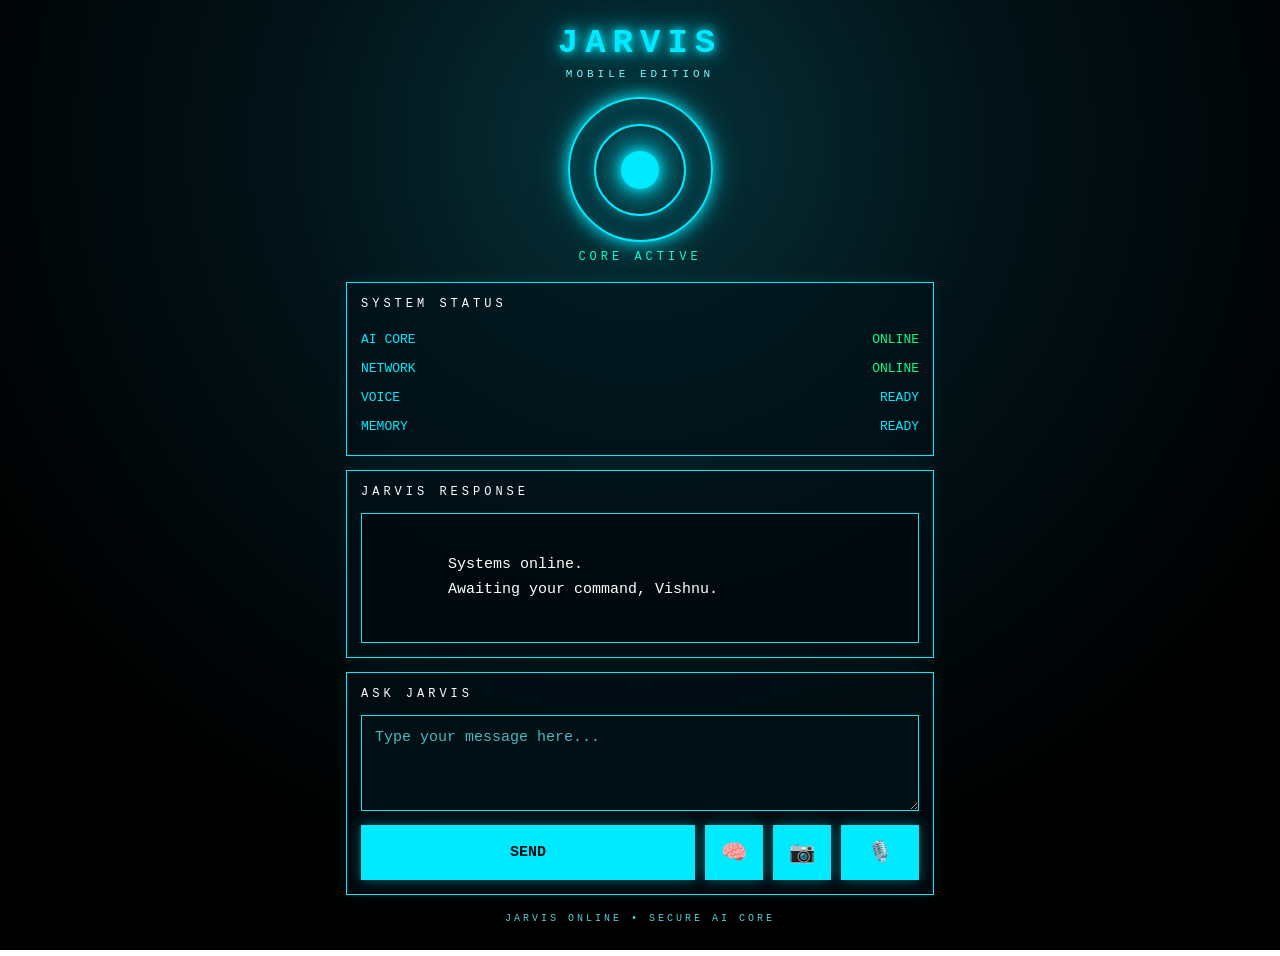
==== commit 49e3d5a6: "index.html" ====
--- a/index.html
+++ b/index.html
@@ -356,10 +356,41 @@
     cursor: not-allowed;
 }
 
+
+/* =========================
+   MIC BUTTON
+   ========================= */
+
 #micButton {
     flex: 0 0 78px;
 
     font-size: 21px;
+}
+
+
+/* =========================
+   EPISODE 5
+   MEMORY + VISION BUTTONS
+   ========================= */
+
+#clear-btn,
+#cam-btn {
+    flex: 0 0 58px;
+
+    min-height: 55px;
+
+    padding: 10px;
+
+    font-size: 21px;
+}
+
+
+/* =========================
+   HIDDEN CAMERA INPUT
+   ========================= */
+
+#img-input {
+    display: none;
 }
 
 
@@ -550,6 +581,9 @@
 
     <div class="button-row">
 
+
+        <!-- SEND -->
+
         <button
             id="sendButton"
             onclick="askJarvis()"
@@ -558,6 +592,48 @@
         </button>
 
 
+        <!-- =========================
+             EPISODE 5
+             MEMORY CLEAR
+             ========================= -->
+
+        <button
+            id="clear-btn"
+            title="Clear Memory"
+        >
+            🧠
+        </button>
+
+
+        <!-- =========================
+             EPISODE 5
+             CAMERA / VISION
+             ========================= -->
+
+        <button
+            id="cam-btn"
+            title="Camera / Vision"
+        >
+            📷
+        </button>
+
+
+        <!-- =========================
+             EPISODE 5
+             IMAGE INPUT
+             ========================= -->
+
+        <input
+            type="file"
+            id="img-input"
+            accept="image/*"
+            capture="environment"
+            style="display:none;"
+        >
+
+
+        <!-- MICROPHONE -->
+
         <button
             id="micButton"
             onclick="toggleListening()"
@@ -565,6 +641,7 @@
             🎙️
         </button>
 
+
     </div>
 
 </div>
@@ -686,7 +763,7 @@
 
 
     /* ---------------------------------------------
-       First: preferred male voices
+       First: preferred voices
        --------------------------------------------- */
 
     for (
@@ -718,7 +795,7 @@
 
 
     /* ---------------------------------------------
-       Second: English voice
+       Second: any English voice
        --------------------------------------------- */
 
     const englishVoice =
@@ -762,10 +839,6 @@
     let cleanText = text;
 
 
-    /*
-       Remove markdown formatting.
-    */
-
     cleanText =
         cleanText.replace(
             /\*\*(.*?)\*\*/g,
@@ -787,10 +860,6 @@
         );
 
 
-    /*
-       Convert some symbols into natural pauses.
-    */
-
     cleanText =
         cleanText.replace(
             /---+/g,
@@ -832,10 +901,6 @@
     }
 
 
-    /*
-       Cancel anything already speaking.
-    */
-
     speechSynthesis.cancel();
 
 
@@ -849,16 +914,6 @@
         );
 
 
-    /*
-       Natural conversational settings.
-
-       Slightly slower than normal,
-       but NOT extremely slow.
-
-       Pitch is kept near natural male range
-       instead of making it artificially deep.
-    */
-
     utterance.rate =
         0.94;
 
@@ -869,10 +924,6 @@
         1.0;
 
 
-    /*
-       Use selected voice.
-    */
-
     if (!selectedJarvisVoice) {
 
         selectedJarvisVoice =
@@ -897,10 +948,6 @@
     }
 
 
-    /* ---------------------------------------------
-       Speaking starts
-       --------------------------------------------- */
-
     utterance.onstart =
         function () {
 
@@ -910,10 +957,6 @@
         };
 
 
-    /* ---------------------------------------------
-       Speaking ends
-       --------------------------------------------- */
-
     utterance.onend =
         function () {
 
@@ -923,10 +966,6 @@
         };
 
 
-    /* ---------------------------------------------
-       Speaking error
-       --------------------------------------------- */
-
     utterance.onerror =
         function () {
 
@@ -935,10 +974,6 @@
 
         };
 
-
-    /*
-       Start immediately.
-    */
 
     speechSynthesis.speak(
         utterance
@@ -1072,14 +1107,9 @@
             "online";
 
 
-        /*
-           IMPORTANT:
-
-           Voice starts immediately after
-           the reply is received.
-
-           No artificial delay.
-        */
+        /* =========================================
+           VOICE
+           ========================================= */
 
         speakJarvis(
             jarvisReply
@@ -1153,13 +1183,6 @@
         false;
 
 
-    /*
-       Indian English.
-
-       Change to "te-IN" later if
-       Telugu voice input is required.
-    */
-
     recognition.lang =
         "en-IN";
 
@@ -1309,1349 +1332,4 @@
 
 
     if (
-        voiceStatus.textContent ===
-        "LISTENING"
-    ) {
-
-        voiceStatus.textContent =
-            "READY";
-
-    }
-
-}
-
-
-/* =====================================================
-   CTRL + ENTER
-   ===================================================== */
-
-promptBox.addEventListener(
-    "keydown",<!DOCTYPE html>
-<html lang="en">
-
-<head>
-
-<meta charset="UTF-8">
-
-<meta name="viewport"
-      content="width=device-width, initial-scale=1.0">
-
-<title>Jarvis Mobile Edition</title>
-
-<style>
-
-/* =========================
-   RESET
-   ========================= */
-
-* {
-    box-sizing: border-box;
-}
-
-html {
-    scroll-behavior: smooth;
-}
-
-body {
-    margin: 0;
-    min-height: 100vh;
-
-    background:
-        radial-gradient(
-            circle at 50% 15%,
-            #06323a 0%,
-            #021217 35%,
-            #000 75%
-        );
-
-    color: #00eaff;
-
-    font-family: monospace;
-
-    overflow-x: hidden;
-}
-
-.container {
-    width: 100%;
-    max-width: 620px;
-
-    margin: auto;
-
-    padding: 16px;
-}
-
-
-/* =========================
-   HEADER
-   ========================= */
-
-.header {
-    text-align: center;
-
-    padding: 8px 0 12px;
-}
-
-.logo {
-    font-size: 34px;
-
-    font-weight: bold;
-
-    letter-spacing: 7px;
-
-    color: #00eaff;
-
-    text-shadow:
-        0 0 8px #00eaff,
-        0 0 20px #00eaff,
-        0 0 40px rgba(0,234,255,0.45);
-}
-
-.subtitle {
-    margin-top: 6px;
-
-    font-size: 11px;
-
-    letter-spacing: 4px;
-
-    color: #7df8ff;
-}
-
-
-/* =========================
-   CORE
-   ========================= */
-
-.core-area {
-    display: flex;
-
-    justify-content: center;
-    align-items: center;
-
-    margin: 5px 0 8px;
-}
-
-.core {
-    width: 145px;
-    height: 145px;
-
-    border: 2px solid #00eaff;
-
-    border-radius: 50%;
-
-    position: relative;
-
-    display: flex;
-
-    justify-content: center;
-    align-items: center;
-
-    box-shadow:
-        0 0 15px #00eaff,
-        0 0 35px rgba(0,234,255,0.35),
-        inset 0 0 25px rgba(0,234,255,0.25);
-
-    animation:
-        corePulse 3s infinite;
-}
-
-.core::before {
-    content: "";
-
-    position: absolute;
-
-    width: 88px;
-    height: 88px;
-
-    border: 2px solid #00eaff;
-
-    border-radius: 50%;
-
-    box-shadow:
-        0 0 15px rgba(0,234,255,0.5);
-}
-
-.core::after {
-    content: "";
-
-    width: 38px;
-    height: 38px;
-
-    border-radius: 50%;
-
-    background: #00eaff;
-
-    box-shadow:
-        0 0 12px #00eaff,
-        0 0 30px #00eaff,
-        0 0 50px rgba(0,234,255,0.7);
-}
-
-@keyframes corePulse {
-
-    0%,
-    100% {
-        transform: scale(1);
-    }
-
-    50% {
-        transform: scale(1.045);
-    }
-}
-
-.core-status {
-    text-align: center;
-
-    margin-bottom: 18px;
-
-    color: #00ffcc;
-
-    font-size: 12px;
-
-    letter-spacing: 4px;
-}
-
-
-/* =========================
-   PANELS
-   ========================= */
-
-.panel {
-    border: 1px solid #00eaff;
-
-    padding: 14px;
-
-    margin-bottom: 14px;
-
-    background:
-        rgba(0, 18, 24, 0.55);
-
-    box-shadow:
-        0 0 12px rgba(0,234,255,0.12);
-}
-
-.panel-title {
-    margin-bottom: 14px;
-
-    color: #ffffff;
-
-    font-size: 12px;
-
-    letter-spacing: 4px;
-}
-
-
-/* =========================
-   SYSTEM STATUS
-   ========================= */
-
-.status-row {
-    display: flex;
-
-    justify-content: space-between;
-
-    align-items: center;
-
-    padding: 7px 0;
-
-    font-size: 13px;
-}
-
-.online {
-    color: #00ff88;
-}
-
-.ready {
-    color: #00eaff;
-}
-
-.thinking {
-    color: #ffd43b;
-}
-
-
-/* =========================
-   RESPONSE
-   ========================= */
-
-#reply {
-    min-height: 130px;
-
-    padding: 14px;
-
-    border: 1px solid #00eaff;
-
-    background:
-        rgba(0, 8, 12, 0.75);
-
-    color: #ffffff;
-
-    line-height: 1.65;
-
-    white-space: pre-wrap;
-
-    font-size: 15px;
-
-    overflow-wrap: break-word;
-}
-
-
-/* =========================
-   INPUT
-   ========================= */
-
-textarea {
-    width: 100%;
-
-    min-height: 90px;
-
-    resize: vertical;
-
-    padding: 13px;
-
-    background: #001015;
-
-    border: 1px solid #00eaff;
-
-    color: #00eaff;
-
-    font-family: monospace;
-
-    font-size: 15px;
-
-    outline: none;
-
-    border-radius: 0;
-}
-
-textarea::placeholder {
-    color: #4bb7c0;
-}
-
-textarea:focus {
-    box-shadow:
-        0 0 15px rgba(0,234,255,0.35);
-}
-
-
-/* =========================
-   BUTTONS
-   ========================= */
-
-.button-row {
-    display: flex;
-
-    gap: 10px;
-
-    margin-top: 10px;
-}
-
-button {
-    flex: 1;
-
-    min-height: 55px;
-
-    padding: 14px;
-
-    border: 1px solid #00eaff;
-
-    background: #00eaff;
-
-    color: #001014;
-
-    font-family: monospace;
-
-    font-weight: bold;
-
-    font-size: 15px;
-
-    cursor: pointer;
-
-    box-shadow:
-        0 0 12px rgba(0,234,255,0.4);
-
-    transition:
-        transform 0.15s,
-        box-shadow 0.15s;
-}
-
-button:active {
-    transform: scale(0.97);
-}
-
-button:disabled {
-    opacity: 0.55;
-
-    cursor: not-allowed;
-}
-
-#micButton {
-    flex: 0 0 78px;
-
-    font-size: 21px;
-}
-
-
-/* =========================
-   LISTENING
-   ========================= */
-
-.listening {
-    background: #ff3150 !important;
-
-    border-color: #ff3150 !important;
-
-    color: #ffffff !important;
-
-    box-shadow:
-        0 0 20px rgba(255,49,80,0.8) !important;
-}
-
-
-/* =========================
-   FOOTER
-   ========================= */
-
-.footer {
-    margin-top: 18px;
-
-    padding-bottom: 10px;
-
-    text-align: center;
-
-    font-size: 10px;
-
-    letter-spacing: 3px;
-
-    color: #55cbd5;
-}
-
-</style>
-
-</head>
-
-
-<body>
-
-
-<div class="container">
-
-
-<!-- =========================
-     HEADER
-     ========================= -->
-
-<div class="header">
-
-    <div class="logo">
-        JARVIS
-    </div>
-
-    <div class="subtitle">
-        MOBILE EDITION
-    </div>
-
-</div>
-
-
-<!-- =========================
-     CORE
-     ========================= -->
-
-<div class="core-area">
-
-    <div class="core"></div>
-
-</div>
-
-<div class="core-status">
-    CORE ACTIVE
-</div>
-
-
-<!-- =========================
-     SYSTEM STATUS
-     ========================= -->
-
-<div class="panel">
-
-    <div class="panel-title">
-        SYSTEM STATUS
-    </div>
-
-
-    <div class="status-row">
-
-        <span>
-            AI CORE
-        </span>
-
-        <span
-            id="brainStatus"
-            class="online"
-        >
-            ONLINE
-        </span>
-
-    </div>
-
-
-    <div class="status-row">
-
-        <span>
-            NETWORK
-        </span>
-
-        <span class="online">
-            ONLINE
-        </span>
-
-    </div>
-
-
-    <div class="status-row">
-
-        <span>
-            VOICE
-        </span>
-
-        <span
-            id="voiceStatus"
-            class="ready"
-        >
-            READY
-        </span>
-
-    </div>
-
-
-    <div class="status-row">
-
-        <span>
-            MEMORY
-        </span>
-
-        <span class="ready">
-            READY
-        </span>
-
-    </div>
-
-</div>
-
-
-<!-- =========================
-     RESPONSE
-     ========================= -->
-
-<div class="panel">
-
-    <div class="panel-title">
-        JARVIS RESPONSE
-    </div>
-
-
-    <div id="reply">
-        Systems online.
-        Awaiting your command, Vishnu.
-    </div>
-
-</div>
-
-
-<!-- =========================
-     INPUT
-     ========================= -->
-
-<div class="panel">
-
-    <div class="panel-title">
-        ASK JARVIS
-    </div>
-
-
-    <textarea
-        id="prompt"
-        rows="4"
-        placeholder="Type your message here..."
-    ></textarea>
-
-
-    <div class="button-row">
-
-        <button
-            id="sendButton"
-            onclick="askJarvis()"
-        >
-            SEND
-        </button>
-
-
-        <button
-            id="micButton"
-            onclick="toggleListening()"
-        >
-            🎙️
-        </button>
-
-    </div>
-
-</div>
-
-
-<!-- =========================
-     FOOTER
-     ========================= -->
-
-<div class="footer">
-    JARVIS ONLINE • SECURE AI CORE
-</div>
-
-
-</div>
-
-
-<script>
-
-/* =====================================================
-   CLOUDFLARE WORKER
-   ===================================================== */
-
-const WORKER_URL =
-"https://jarvis-api.vishnudutha8810.workers.dev";
-
-
-/* =====================================================
-   ELEMENTS
-   ===================================================== */
-
-const promptBox =
-document.getElementById("prompt");
-
-const replyBox =
-document.getElementById("reply");
-
-const brainStatus =
-document.getElementById("brainStatus");
-
-const voiceStatus =
-document.getElementById("voiceStatus");
-
-const micButton =
-document.getElementById("micButton");
-
-const sendButton =
-document.getElementById("sendButton");
-
-
-/* =====================================================
-   PROCESSING
-   ===================================================== */
-
-let isProcessing = false;
-
-
-/* =====================================================
-   VOICE STATE
-   ===================================================== */
-
-let availableVoices = [];
-
-let selectedJarvisVoice = null;
-
-
-/* =====================================================
-   LOAD BROWSER VOICES
-   ===================================================== */
-
-function loadVoices() {
-
-    if (!("speechSynthesis" in window)) {
-        return;
-    }
-
-    availableVoices =
-        window.speechSynthesis.getVoices();
-
-    selectedJarvisVoice =
-        findBestJarvisVoice();
-}
-
-
-/* =====================================================
-   FIND BEST MALE ENGLISH VOICE
-   ===================================================== */
-
-function findBestJarvisVoice() {
-
-    if (!availableVoices.length) {
-        return null;
-    }
-
-
-    const preferredNames = [
-
-        "Google UK English Male",
-
-        "Google US English",
-
-        "Microsoft George",
-
-        "Microsoft Ryan Online",
-
-        "Microsoft Guy Online",
-
-        "Microsoft Daniel",
-
-        "Daniel",
-
-        "Alex",
-
-        "Arthur",
-
-        "James"
-
-    ];
-
-
-    /* ---------------------------------------------
-       First: preferred male voices
-       --------------------------------------------- */
-
-    for (
-        const preferredName
-        of preferredNames
-    ) {
-
-        const voice =
-            availableVoices.find(
-                voice => {
-
-                    const name =
-                        voice.name
-                            .toLowerCase();
-
-                    return name.includes(
-                        preferredName.toLowerCase()
-                    );
-
-                }
-            );
-
-
-        if (voice) {
-            return voice;
-        }
-
-    }
-
-
-    /* ---------------------------------------------
-       Second: English voice
-       --------------------------------------------- */
-
-    const englishVoice =
-        availableVoices.find(
-            voice =>
-                voice.lang
-                    .toLowerCase()
-                    .startsWith("en")
-        );
-
-
-    return englishVoice || null;
-}
-
-
-/* =====================================================
-   INITIALIZE VOICES
-   ===================================================== */
-
-loadVoices();
-
-
-if ("speechSynthesis" in window) {
-
-    speechSynthesis.onvoiceschanged =
-        function () {
-
-            loadVoices();
-
-        };
-
-}
-
-
-/* =====================================================
-   CLEAN TEXT FOR SPEECH
-   ===================================================== */
-
-function cleanForSpeech(text) {
-
-    let cleanText = text;
-
-
-    /*
-       Remove markdown formatting.
-    */
-
-    cleanText =
-        cleanText.replace(
-            /\*\*(.*?)\*\*/g,
-            "$1"
-        );
-
-
-    cleanText =
-        cleanText.replace(
-            /\*(.*?)\*/g,
-            "$1"
-        );
-
-
-    cleanText =
-        cleanText.replace(
-            /`([^`]*)`/g,
-            "$1"
-        );
-
-
-    /*
-       Convert some symbols into natural pauses.
-    */
-
-    cleanText =
-        cleanText.replace(
-            /---+/g,
-            ". "
-        );
-
-
-    cleanText =
-        cleanText.replace(
-            /#+\s?/g,
-            ""
-        );
-
-
-    return cleanText.trim();
-}
-
-
-/* =====================================================
-   SPEAK JARVIS
-   ===================================================== */
-
-function speakJarvis(text) {
-
-    if (
-        !("speechSynthesis" in window)
-    ) {
-
-        voiceStatus.textContent =
-            "NOT SUPPORTED";
-
-        return;
-
-    }
-
-
-    if (!text) {
-        return;
-    }
-
-
-    /*
-       Cancel anything already speaking.
-    */
-
-    speechSynthesis.cancel();
-
-
-    const cleanText =
-        cleanForSpeech(text);
-
-
-    const utterance =
-        new SpeechSynthesisUtterance(
-            cleanText
-        );
-
-
-    /*
-       Natural conversational settings.
-
-       Slightly slower than normal,
-       but NOT extremely slow.
-
-       Pitch is kept near natural male range
-       instead of making it artificially deep.
-    */
-
-    utterance.rate =
-        0.94;
-
-    utterance.pitch =
-        0.90;
-
-    utterance.volume =
-        1.0;
-
-
-    /*
-       Use selected voice.
-    */
-
-    if (!selectedJarvisVoice) {
-
-        selectedJarvisVoice =
-            findBestJarvisVoice();
-
-    }
-
-
-    if (selectedJarvisVoice) {
-
-        utterance.voice =
-            selectedJarvisVoice;
-
-        utterance.lang =
-            selectedJarvisVoice.lang;
-
-    } else {
-
-        utterance.lang =
-            "en-GB";
-
-    }
-
-
-    /* ---------------------------------------------
-       Speaking starts
-       --------------------------------------------- */
-
-    utterance.onstart =
-        function () {
-
-            voiceStatus.textContent =
-                "SPEAKING";
-
-        };
-
-
-    /* ---------------------------------------------
-       Speaking ends
-       --------------------------------------------- */
-
-    utterance.onend =
-        function () {
-
-            voiceStatus.textContent =
-                "READY";
-
-        };
-
-
-    /* ---------------------------------------------
-       Speaking error
-       --------------------------------------------- */
-
-    utterance.onerror =
-        function () {
-
-            voiceStatus.textContent =
-                "READY";
-
-        };
-
-
-    /*
-       Start immediately.
-    */
-
-    speechSynthesis.speak(
-        utterance
-    );
-
-}
-
-
-/* =====================================================
-   ASK JARVIS
-   ===================================================== */
-
-async function askJarvis() {
-
-    if (isProcessing) {
-        return;
-    }
-
-
-    const userPrompt =
-        promptBox.value.trim();
-
-
-    if (!userPrompt) {
-
-        replyBox.textContent =
-            "Please enter a message, Vishnu.";
-
-        return;
-
-    }
-
-
-    isProcessing =
-        true;
-
-
-    sendButton.disabled =
-        true;
-
-
-    sendButton.textContent =
-        "THINKING...";
-
-
-    brainStatus.textContent =
-        "THINKING";
-
-
-    brainStatus.className =
-        "thinking";
-
-
-    replyBox.textContent =
-        "Jarvis is thinking...";
-
-
-    try {
-
-
-        /* =========================================
-           SEND TO CLOUDFLARE WORKER
-           ========================================= */
-
-        const response =
-            await fetch(
-                WORKER_URL,
-                {
-                    method: "POST",
-
-                    headers: {
-                        "Content-Type":
-                            "application/json"
-                    },
-
-                    body: JSON.stringify({
-
-                        prompt:
-                            userPrompt
-
-                    })
-
-                }
-            );
-
-
-        /* =========================================
-           READ RESPONSE
-           ========================================= */
-
-        const data =
-            await response.json();
-
-
-        /* =========================================
-           SERVER ERROR
-           ========================================= */
-
-        if (!response.ok) {
-
-            throw new Error(
-                data.error ||
-                "Jarvis request failed."
-            );
-
-        }
-
-
-        /* =========================================
-           GET REPLY
-           ========================================= */
-
-        const jarvisReply =
-            data.reply ||
-            "Jarvis received no response.";
-
-
-        /* =========================================
-           DISPLAY REPLY
-           ========================================= */
-
-        replyBox.textContent =
-            jarvisReply;
-
-
-        brainStatus.textContent =
-            "ONLINE";
-
-
-        brainStatus.className =
-            "online";
-
-
-        /*
-           IMPORTANT:
-
-           Voice starts immediately after
-           the reply is received.
-
-           No artificial delay.
-        */
-
-        speakJarvis(
-            jarvisReply
-        );
-
-
-    }
-    catch (error) {
-
-
-        brainStatus.textContent =
-            "ERROR";
-
-
-        brainStatus.className =
-            "online";
-
-
-        replyBox.textContent =
-            "Connection error:\n\n"
-            +
-            error.message;
-
-    }
-    finally {
-
-
-        isProcessing =
-            false;
-
-
-        sendButton.disabled =
-            false;
-
-
-        sendButton.textContent =
-            "SEND";
-
-    }
-
-}
-
-
-/* =====================================================
-   SPEECH RECOGNITION
-   ===================================================== */
-
-const SpeechRecognition =
-    window.SpeechRecognition ||
-    window.webkitSpeechRecognition;
-
-
-let recognition =
-    null;
-
-let isListening =
-    false;
-
-
-if (SpeechRecognition) {
-
-    recognition =
-        new SpeechRecognition();
-
-
-    recognition.continuous =
-        false;
-
-
-    recognition.interimResults =
-        false;
-
-
-    /*
-       Indian English.
-
-       Change to "te-IN" later if
-       Telugu voice input is required.
-    */
-
-    recognition.lang =
-        "en-IN";
-
-
-    /* ===============================================
-       MIC START
-       =============================================== */
-
-    recognition.onstart =
-        function () {
-
-            isListening =
-                true;
-
-
-            micButton.textContent =
-                "⏹️";
-
-
-            micButton.classList.add(
-                "listening"
-            );
-
-
-            voiceStatus.textContent =
-                "LISTENING";
-
-        };
-
-
-    /* ===============================================
-       SPEECH RESULT
-       =============================================== */
-
-    recognition.onresult =
-        function (event) {
-
-            const transcript =
-                event
-                    .results[0][0]
-                    .transcript;
-
-
-            promptBox.value =
-                transcript;
-
-
-            /*
-               Automatically send
-               after speech recognition.
-            */
-
-            askJarvis();
-
-        };
-
-
-    /* ===============================================
-       MIC ERROR
-       =============================================== */
-
-    recognition.onerror =
-        function (event) {
-
-            console.log(
-                "Speech recognition error:",
-                event.error
-            );
-
-
-            stopListening();
-
-        };
-
-
-    /* ===============================================
-       MIC END
-       =============================================== */
-
-    recognition.onend =
-        function () {
-
-            stopListening();
-
-        };
-
-}
-
-
-/* =====================================================
-   TOGGLE MICROPHONE
-   ===================================================== */
-
-function toggleListening() {
-
-    if (!recognition) {
-
-        alert(
-            "Speech recognition is not supported in this browser."
-        );
-
-        return;
-
-    }
-
-
-    if (isListening) {
-
-        recognition.stop();
-
-        return;
-
-    }
-
-
-    try {
-
-        recognition.start();
-
-    }
-    catch (error) {
-
-        console.log(error);
-
-    }
-
-}
-
-
-/* =====================================================
-   STOP LISTENING
-   ===================================================== */
-
-function stopListening() {
-
-    isListening =
-        false;
-
-
-    micButton.textContent =
-        "🎙️";
-
-
-    micButton.classList.remove(
-        "listening"
-    );
-
-
-    if (
-        voiceStatus.textContent ===
-        "LISTENING"
-    ) {
-
-        voiceStatus.textContent =
-            "READY";
-
-    }
-
-}
-
-
-/* =====================================================
-   CTRL + ENTER
-   ===================================================== */
-
-promptBox.addEventListener(
-    "keydown",
+        voiceStatus.textContent 
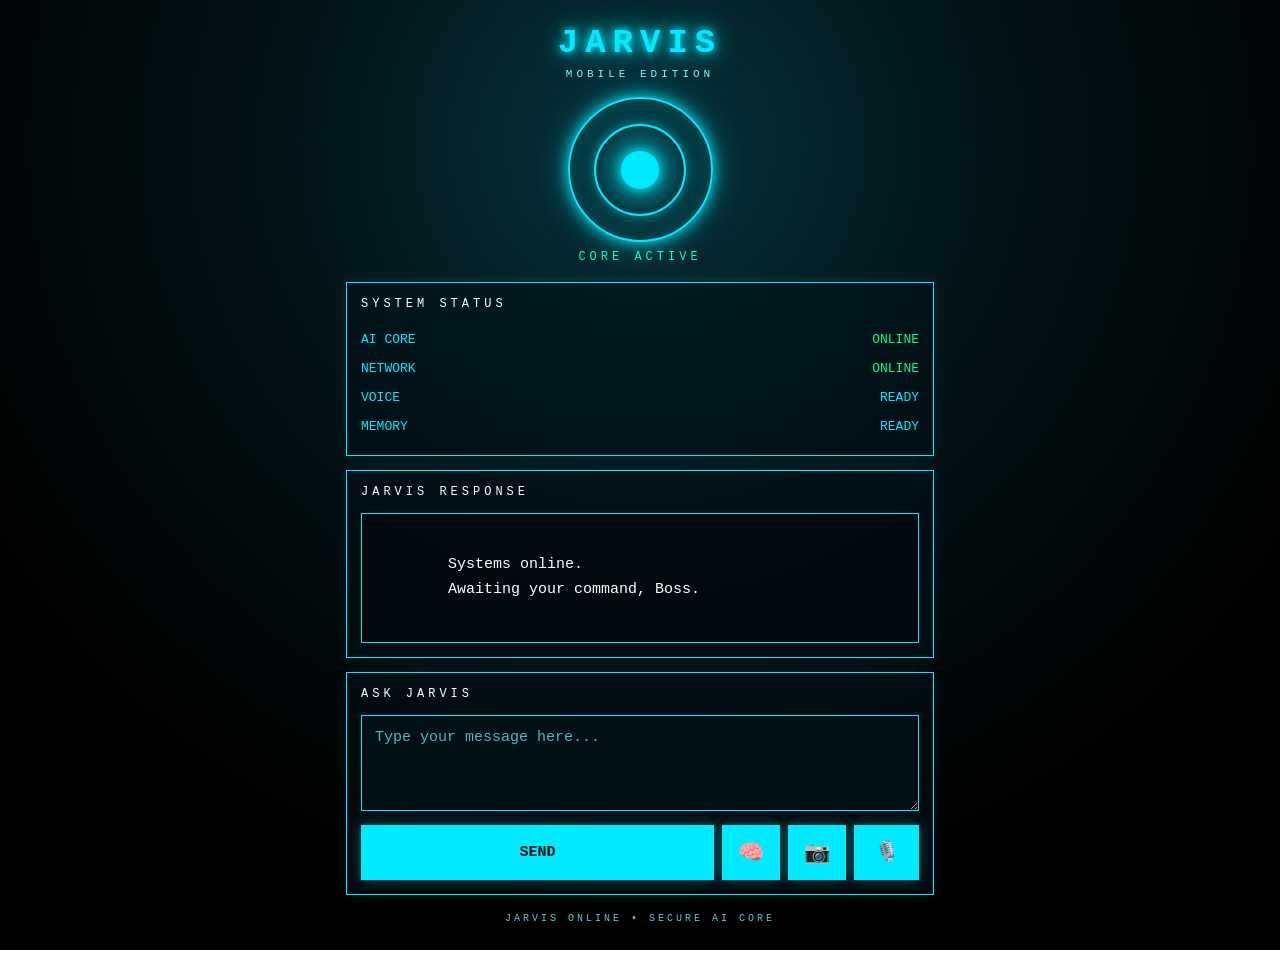
==== commit 93f2f151: "index.html" ====
--- a/index.html
+++ b/index.html
@@ -122,8 +122,7 @@
         0 0 35px rgba(0,234,255,0.35),
         inset 0 0 25px rgba(0,234,255,0.25);
 
-    animation:
-        corePulse 3s infinite;
+    animation: corePulse 3s infinite;
 }
 
 .core::before {
@@ -312,7 +311,7 @@
 .button-row {
     display: flex;
 
-    gap: 10px;
+    gap: 8px;
 
     margin-top: 10px;
 }
@@ -358,36 +357,23 @@
 
 
 /* =========================
-   MIC BUTTON
+   SPECIAL BUTTONS
    ========================= */
 
 #micButton {
-    flex: 0 0 78px;
+    flex: 0 0 65px;
 
     font-size: 21px;
 }
-
-
-/* =========================
-   EPISODE 5
-   MEMORY + VISION BUTTONS
-   ========================= */
 
 #clear-btn,
 #cam-btn {
     flex: 0 0 58px;
 
-    min-height: 55px;
+    font-size: 21px;
 
     padding: 10px;
-
-    font-size: 21px;
-}
-
-
-/* =========================
-   HIDDEN CAMERA INPUT
-   ========================= */
+}
 
 #img-input {
     display: none;
@@ -435,7 +421,6 @@
 
 <body>
 
-
 <div class="container">
 
 
@@ -480,7 +465,6 @@
     <div class="panel-title">
         SYSTEM STATUS
     </div>
-
 
     <div class="status-row">
 
@@ -497,7 +481,6 @@
 
     </div>
 
-
     <div class="status-row">
 
         <span>
@@ -509,7 +492,6 @@
         </span>
 
     </div>
-
 
     <div class="status-row">
 
@@ -526,14 +508,16 @@
 
     </div>
 
-
     <div class="status-row">
 
         <span>
             MEMORY
         </span>
 
-        <span class="ready">
+        <span
+            id="memoryStatus"
+            class="ready"
+        >
             READY
         </span>
 
@@ -552,10 +536,9 @@
         JARVIS RESPONSE
     </div>
 
-
     <div id="reply">
         Systems online.
-        Awaiting your command, Vishnu.
+        Awaiting your command, Boss.
     </div>
 
 </div>
@@ -570,7 +553,6 @@
     <div class="panel-title">
         ASK JARVIS
     </div>
-
 
     <textarea
         id="prompt"
@@ -586,16 +568,12 @@
 
         <button
             id="sendButton"
-            onclick="askJarvis()"
         >
             SEND
         </button>
 
 
-        <!-- =========================
-             EPISODE 5
-             MEMORY CLEAR
-             ========================= -->
+        <!-- MEMORY -->
 
         <button
             id="clear-btn"
@@ -605,10 +583,7 @@
         </button>
 
 
-        <!-- =========================
-             EPISODE 5
-             CAMERA / VISION
-             ========================= -->
+        <!-- CAMERA -->
 
         <button
             id="cam-btn"
@@ -618,17 +593,13 @@
         </button>
 
 
-        <!-- =========================
-             EPISODE 5
-             IMAGE INPUT
-             ========================= -->
+        <!-- IMAGE INPUT -->
 
         <input
             type="file"
             id="img-input"
             accept="image/*"
             capture="environment"
-            style="display:none;"
         >
 
 
@@ -636,7 +607,6 @@
 
         <button
             id="micButton"
-            onclick="toggleListening()"
         >
             🎙️
         </button>
@@ -662,11 +632,17 @@
 <script>
 
 /* =====================================================
+   JARVIS EPISODE 5
+   MEMORY + EYES
+   ===================================================== */
+
+
+/* =====================================================
    CLOUDFLARE WORKER
    ===================================================== */
 
 const WORKER_URL =
-"https://jarvis-api.vishnudutha8810.workers.dev";
+    "https://jarvis-api.vishnudutha8810.workers.dev";
 
 
 /* =====================================================
@@ -674,33 +650,234 @@
    ===================================================== */
 
 const promptBox =
-document.getElementById("prompt");
+    document.getElementById("prompt");
 
 const replyBox =
-document.getElementById("reply");
+    document.getElementById("reply");
 
 const brainStatus =
-document.getElementById("brainStatus");
+    document.getElementById("brainStatus");
 
 const voiceStatus =
-document.getElementById("voiceStatus");
+    document.getElementById("voiceStatus");
+
+const memoryStatus =
+    document.getElementById("memoryStatus");
 
 const micButton =
-document.getElementById("micButton");
+    document.getElementById("micButton");
 
 const sendButton =
-document.getElementById("sendButton");
+    document.getElementById("sendButton");
+
+const clearButton =
+    document.getElementById("clear-btn");
+
+const cameraButton =
+    document.getElementById("cam-btn");
+
+const imageInput =
+    document.getElementById("img-input");
+
+
+/* =====================================================
+   MEMORY
+   ===================================================== */
+
+const MEMORY_KEY =
+    "jarvis_memory";
+
+let MEMORY = [];
+
+
+/* =====================================================
+   LOAD MEMORY
+   ===================================================== */
+
+function loadMemory() {
+
+    try {
+
+        const saved =
+            localStorage.getItem(
+                MEMORY_KEY
+            );
+
+        if (saved) {
+
+            MEMORY =
+                JSON.parse(saved);
+
+        } else {
+
+            MEMORY = [];
+
+        }
+
+    }
+    catch (error) {
+
+        console.error(
+            "Memory load error:",
+            error
+        );
+
+        MEMORY = [];
+
+    }
+
+}
+
+
+/* =====================================================
+   SAVE MEMORY
+   ===================================================== */
+
+function saveMemory() {
+
+    try {
+
+        localStorage.setItem(
+            MEMORY_KEY,
+            JSON.stringify(MEMORY)
+        );
+
+        memoryStatus.textContent =
+            "READY";
+
+    }
+    catch (error) {
+
+        console.error(
+            "Memory save error:",
+            error
+        );
+
+        memoryStatus.textContent =
+            "ERROR";
+
+    }
+
+}
+
+
+/* =====================================================
+   ADD MEMORY
+   ===================================================== */
+
+function addMemory(
+    role,
+    text
+) {
+
+    MEMORY.push({
+
+        role: role,
+
+        text: text,
+
+        time: Date.now()
+
+    });
+
+
+    /*
+       Keep latest 30 messages.
+    */
+
+    if (MEMORY.length > 30) {
+
+        MEMORY =
+            MEMORY.slice(-30);
+
+    }
+
+
+    saveMemory();
+
+}
+
+
+/* =====================================================
+   MEMORY CONTEXT
+   ===================================================== */
+
+function getMemoryContext() {
+
+    if (!MEMORY.length) {
+
+        return "";
+
+    }
+
+
+    return MEMORY
+        .map(
+            item =>
+                item.role.toUpperCase()
+                + ": "
+                + item.text
+        )
+        .join("\n");
+
+}
+
+
+/* =====================================================
+   CLEAR MEMORY
+   ===================================================== */
+
+clearButton.onclick =
+    function () {
+
+        const confirmed =
+            confirm(
+                "Clear Jarvis memory?"
+            );
+
+
+        if (!confirmed) {
+
+            return;
+
+        }
+
+
+        MEMORY = [];
+
+
+        localStorage.removeItem(
+            MEMORY_KEY
+        );
+
+
+        memoryStatus.textContent =
+            "CLEARED";
+
+
+        replyBox.textContent =
+            "Memory cleared successfully.";
+
+    };
+
+
+/* =====================================================
+   INITIAL MEMORY LOAD
+   ===================================================== */
+
+loadMemory();
 
 
 /* =====================================================
    PROCESSING
    ===================================================== */
 
-let isProcessing = false;
-
-
-/* =====================================================
-   VOICE STATE
+let isProcessing =
+    false;
+
+
+/* =====================================================
+   VOICE
    ===================================================== */
 
 let availableVoices = [];
@@ -709,62 +886,58 @@
 
 
 /* =====================================================
-   LOAD BROWSER VOICES
+   LOAD VOICES
    ===================================================== */
 
 function loadVoices() {
 
-    if (!("speechSynthesis" in window)) {
+    if (
+        !("speechSynthesis" in window)
+    ) {
+
         return;
-    }
+
+    }
+
 
     availableVoices =
-        window.speechSynthesis.getVoices();
+        speechSynthesis.getVoices();
+
 
     selectedJarvisVoice =
         findBestJarvisVoice();
-}
-
-
-/* =====================================================
-   FIND BEST MALE ENGLISH VOICE
+
+}
+
+
+/* =====================================================
+   FIND JARVIS VOICE
    ===================================================== */
 
 function findBestJarvisVoice() {
 
     if (!availableVoices.length) {
+
         return null;
+
     }
 
 
     const preferredNames = [
 
         "Google UK English Male",
-
         "Google US English",
-
         "Microsoft George",
-
         "Microsoft Ryan Online",
-
         "Microsoft Guy Online",
-
         "Microsoft Daniel",
-
         "Daniel",
-
         "Alex",
-
         "Arthur",
-
         "James"
 
     ];
 
-
-    /* ---------------------------------------------
-       First: preferred voices
-       --------------------------------------------- */
 
     for (
         const preferredName
@@ -773,41 +946,34 @@
 
         const voice =
             availableVoices.find(
-                voice => {
-
-                    const name =
-                        voice.name
-                            .toLowerCase();
-
-                    return name.includes(
-                        preferredName.toLowerCase()
-                    );
-
-                }
+                voice =>
+                    voice.name
+                        .toLowerCase()
+                        .includes(
+                            preferredName
+                                .toLowerCase()
+                        )
             );
 
 
         if (voice) {
+
             return voice;
+
         }
 
     }
 
 
-    /* ---------------------------------------------
-       Second: any English voice
-       --------------------------------------------- */
-
-    const englishVoice =
+    return (
         availableVoices.find(
             voice =>
                 voice.lang
                     .toLowerCase()
                     .startsWith("en")
-        );
-
-
-    return englishVoice || null;
+        ) || null
+    );
+
 }
 
 
@@ -818,7 +984,9 @@
 loadVoices();
 
 
-if ("speechSynthesis" in window) {
+if (
+    "speechSynthesis" in window
+) {
 
     speechSynthesis.onvoiceschanged =
         function () {
@@ -831,55 +999,45 @@
 
 
 /* =====================================================
-   CLEAN TEXT FOR SPEECH
+   CLEAN SPEECH
    ===================================================== */
 
 function cleanForSpeech(text) {
 
-    let cleanText = text;
-
-
-    cleanText =
-        cleanText.replace(
+    return text
+
+        .replace(
             /\*\*(.*?)\*\*/g,
             "$1"
-        );
-
-
-    cleanText =
-        cleanText.replace(
+        )
+
+        .replace(
             /\*(.*?)\*/g,
             "$1"
-        );
-
-
-    cleanText =
-        cleanText.replace(
+        )
+
+        .replace(
             /`([^`]*)`/g,
             "$1"
-        );
-
-
-    cleanText =
-        cleanText.replace(
+        )
+
+        .replace(
             /---+/g,
             ". "
-        );
-
-
-    cleanText =
-        cleanText.replace(
+        )
+
+        .replace(
             /#+\s?/g,
             ""
-        );
-
-
-    return cleanText.trim();
-}
-
-
-/* =====================================================
-   SPEAK JARVIS
+        )
+
+        .trim();
+
+}
+
+
+/* =====================================================
+   SPEAK
    ===================================================== */
 
 function speakJarvis(text) {
@@ -897,20 +1055,18 @@
 
 
     if (!text) {
+
         return;
+
     }
 
 
     speechSynthesis.cancel();
-
-
-    const cleanText =
-        cleanForSpeech(text);
 
 
     const utterance =
         new SpeechSynthesisUtterance(
-            cleanText
+            cleanForSpeech(text)
         );
 
 
@@ -940,7 +1096,8 @@
         utterance.lang =
             selectedJarvisVoice.lang;
 
-    } else {
+    }
+    else {
 
         utterance.lang =
             "en-GB";
@@ -989,7 +1146,9 @@
 async function askJarvis() {
 
     if (isProcessing) {
+
         return;
+
     }
 
 
@@ -1000,7 +1159,7 @@
     if (!userPrompt) {
 
         replyBox.textContent =
-            "Please enter a message, Vishnu.";
+            "Please enter a message.";
 
         return;
 
@@ -1031,46 +1190,55 @@
         "Jarvis is thinking...";
 
 
+    /*
+       Save user message.
+    */
+
+    addMemory(
+        "user",
+        userPrompt
+    );
+
+
     try {
 
 
-        /* =========================================
-           SEND TO CLOUDFLARE WORKER
-           ========================================= */
+        const memoryContext =
+            getMemoryContext();
+
 
         const response =
             await fetch(
                 WORKER_URL,
                 {
+
                     method: "POST",
 
                     headers: {
+
                         "Content-Type":
                             "application/json"
+
                     },
 
-                    body: JSON.stringify({
-
-                        prompt:
-                            userPrompt
-
-                    })
+                    body:
+                        JSON.stringify({
+
+                            prompt:
+                                userPrompt,
+
+                            memory:
+                                memoryContext
+
+                        })
 
                 }
             );
 
 
-        /* =========================================
-           READ RESPONSE
-           ========================================= */
-
         const data =
             await response.json();
 
-
-        /* =========================================
-           SERVER ERROR
-           ========================================= */
 
         if (!response.ok) {
 
@@ -1082,18 +1250,20 @@
         }
 
 
-        /* =========================================
-           GET REPLY
-           ========================================= */
-
         const jarvisReply =
             data.reply ||
             "Jarvis received no response.";
 
 
-        /* =========================================
-           DISPLAY REPLY
-           ========================================= */
+        /*
+           Save response.
+        */
+
+        addMemory(
+            "assistant",
+            jarvisReply
+        );
+
 
         replyBox.textContent =
             jarvisReply;
@@ -1106,18 +1276,36 @@
         brainStatus.className =
             "online";
 
-
-        /* =========================================
-           VOICE
-           ========================================= */
 
         speakJarvis(
             jarvisReply
         );
 
 
+        promptBox.value =
+            "";
+
     }
     catch (error) {
+
+        /*
+           If request failed,
+           remove last user message
+           so failed requests don't
+           become permanent memory.
+        */
+
+        if (
+            MEMORY.length &&
+            MEMORY[MEMORY.length - 1]
+                .role === "user"
+        ) {
+
+            MEMORY.pop();
+
+            saveMemory();
+
+        }
 
 
         brainStatus.textContent =
@@ -1136,7 +1324,6 @@
     }
     finally {
 
-
         isProcessing =
             false;
 
@@ -1151,6 +1338,41 @@
     }
 
 }
+
+
+/* =====================================================
+   SEND BUTTON
+   ===================================================== */
+
+sendButton.onclick =
+    function () {
+
+        askJarvis();
+
+    };
+
+
+/* =====================================================
+   CTRL + ENTER
+   ===================================================== */
+
+promptBox.addEventListener(
+    "keydown",
+    function (event) {
+
+        if (
+            event.key === "Enter" &&
+            event.ctrlKey
+        ) {
+
+            event.preventDefault();
+
+            askJarvis();
+
+        }
+
+    }
+);
 
 
 /* =====================================================
@@ -1162,174 +1384,231 @@
     window.webkitSpeechRecognition;
 
 
-let recognition =
-    null;
-
-let isListening =
-    false;
-
+const SpeechRecognition =
+  window.SpeechRecognition ||
+  window.webkitSpeechRecognition;
+
+let recognition = null;
+let listening = false;
 
 if (SpeechRecognition) {
-
-    recognition =
-        new SpeechRecognition();
-
-
-    recognition.continuous =
-        false;
-
-
-    recognition.interimResults =
-        false;
-
-
-    recognition.lang =
-        "en-IN";
-
-
-    /* ===============================================
-       MIC START
-       =============================================== */
-
-    recognition.onstart =
-        function () {
-
-            isListening =
-                true;
-
-
-            micButton.textContent =
-                "⏹️";
-
-
-            micButton.classList.add(
-                "listening"
-            );
-
-
-            voiceStatus.textContent =
-                "LISTENING";
-
-        };
-
-
-    /* ===============================================
-       SPEECH RESULT
-       =============================================== */
-
-    recognition.onresult =
-        function (event) {
-
-            const transcript =
-                event
-                    .results[0][0]
-                    .transcript;
-
-
-            promptBox.value =
-                transcript;
-
-
-            /*
-               Automatically send
-               after speech recognition.
-            */
-
-            askJarvis();
-
-        };
-
-
-    /* ===============================================
-       MIC ERROR
-       =============================================== */
-
-    recognition.onerror =
-        function (event) {
-
-            console.log(
-                "Speech recognition error:",
-                event.error
-            );
-
-
-            stopListening();
-
-        };
-
-
-    /* ===============================================
-       MIC END
-       =============================================== */
-
-    recognition.onend =
-        function () {
-
-            stopListening();
-
-        };
-
-}
-
-
-/* =====================================================
-   TOGGLE MICROPHONE
-   ===================================================== */
+  recognition = new SpeechRecognition();
+
+  recognition.lang = "en-IN";
+  recognition.continuous = false;
+  recognition.interimResults = false;
+
+  recognition.onstart = function () {
+    listening = true;
+
+    voiceStatus.textContent = "LISTENING";
+    micButton.textContent = "⏹️";
+  };
+
+  recognition.onresult = function (event) {
+    const transcript =
+      event.results[0][0].transcript;
+
+    promptBox.value = transcript;
+
+    setTimeout(function () {
+      askJarvis();
+    }, 200);
+  };
+
+  recognition.onerror = function (event) {
+    console.log("Speech recognition error:", event.error);
+
+    listening = false;
+
+    voiceStatus.textContent = "VOICE READY";
+    micButton.textContent = "🎙️";
+  };
+
+  recognition.onend = function () {
+    listening = false;
+
+    voiceStatus.textContent = "VOICE READY";
+    micButton.textContent = "🎙️";
+  };
+}
+
+
+// ================================
+// VOICE BUTTON
+// ================================
 
 function toggleListening() {
 
-    if (!recognition) {
-
-        alert(
-            "Speech recognition is not supported in this browser."
-        );
-
-        return;
-
-    }
-
-
-    if (isListening) {
-
-        recognition.stop();
-
-        return;
-
-    }
-
-
+  if (!recognition) {
+    alert(
+      "Voice recognition is not supported in this browser."
+    );
+    return;
+  }
+
+  if (listening) {
+    recognition.stop();
+  } else {
     try {
-
-        recognition.start();
-
-    }
-    catch (error) {
-
-        console.log(error);
-
-    }
-
-}
-
-
-/* =====================================================
-   STOP LISTENING
-   ===================================================== */
-
-function stopListening() {
-
-    isListening =
-        false;
-
-
-    micButton.textContent =
-        "🎙️";
-
-
-    micButton.classList.remove(
-        "listening"
+      recognition.start();
+    } catch (error) {
+      console.log("Recognition start error:", error);
+    }
+  }
+}
+
+
+// ================================
+// MEMORY CLEAR BUTTON
+// ================================
+
+const clearButton =
+  document.getElementById("clear-btn");
+
+if (clearButton) {
+
+  clearButton.onclick = function () {
+
+    const confirmClear = confirm(
+      "Clear Jarvis memory?"
     );
 
+    if (!confirmClear) return;
+
+    MEMORY = [];
+
+    saveMemory();
+
+    replyBox.textContent =
+      "Memory cleared. Fresh session ready, Boss.";
+
+    brainStatus.textContent =
+      "MEMORY CLEARED";
+
+    brainStatus.className =
+      "online";
+
+    speakJarvis(
+      "Memory cleared. Fresh session ready, Boss."
+    );
+  };
+}
+
+
+// ================================
+// CAMERA / VISION BUTTON
+// ================================
+
+const cameraButton =
+  document.getElementById("cam-btn");
+
+const imageInput =
+  document.getElementById("img-input");
+
+if (cameraButton && imageInput) {
+
+  cameraButton.onclick = function () {
+    imageInput.click();
+  };
+
+  imageInput.onchange = function (event) {
+
+    const file =
+      event.target.files[0];
+
+    if (!file) return;
+
+    const reader =
+      new FileReader();
+
+    reader.onload = function () {
+
+      window.jarvisVisionImage =
+        reader.result;
+
+      replyBox.textContent =
+        "Image ready for Jarvis Vision. Ask me about the image, Boss.";
+
+      brainStatus.textContent =
+        "VISION READY";
+
+      brainStatus.className =
+        "online";
+    };
+
+    reader.onerror = function () {
+
+      replyBox.textContent =
+        "Unable to read the image.";
+
+      brainStatus.textContent =
+        "VISION ERROR";
+
+      brainStatus.className =
+        "offline";
+    };
+
+    reader.readAsDataURL(file);
+  };
+}
+
+
+// ================================
+// CTRL + ENTER
+// ================================
+
+promptBox.addEventListener(
+  "keydown",
+  function (event) {
 
     if (
-        voiceStatus.textContent 
+      event.key === "Enter" &&
+      event.ctrlKey
+    ) {
+
+      event.preventDefault();
+
+      askJarvis();
+    }
+  }
+);
+
+
+// ================================
+// INITIAL STATUS
+// ================================
+
+brainStatus.textContent =
+  "AI CORE ONLINE";
+
+brainStatus.className =
+  "online";
+
+voiceStatus.textContent =
+  "VOICE READY";
+
+
+// ================================
+// STARTUP MESSAGE
+// ================================
+
+window.addEventListener(
+  "load",
+  function () {
+
+    if (
+      replyBox &&
+      !replyBox.textContent.trim()
+    ) {
+
+      replyBox.textContent =
+        "Systems online. Awaiting your command, Boss.";
+    }
+  }
+);
+
+</script>
+
+</body>
+</html>
